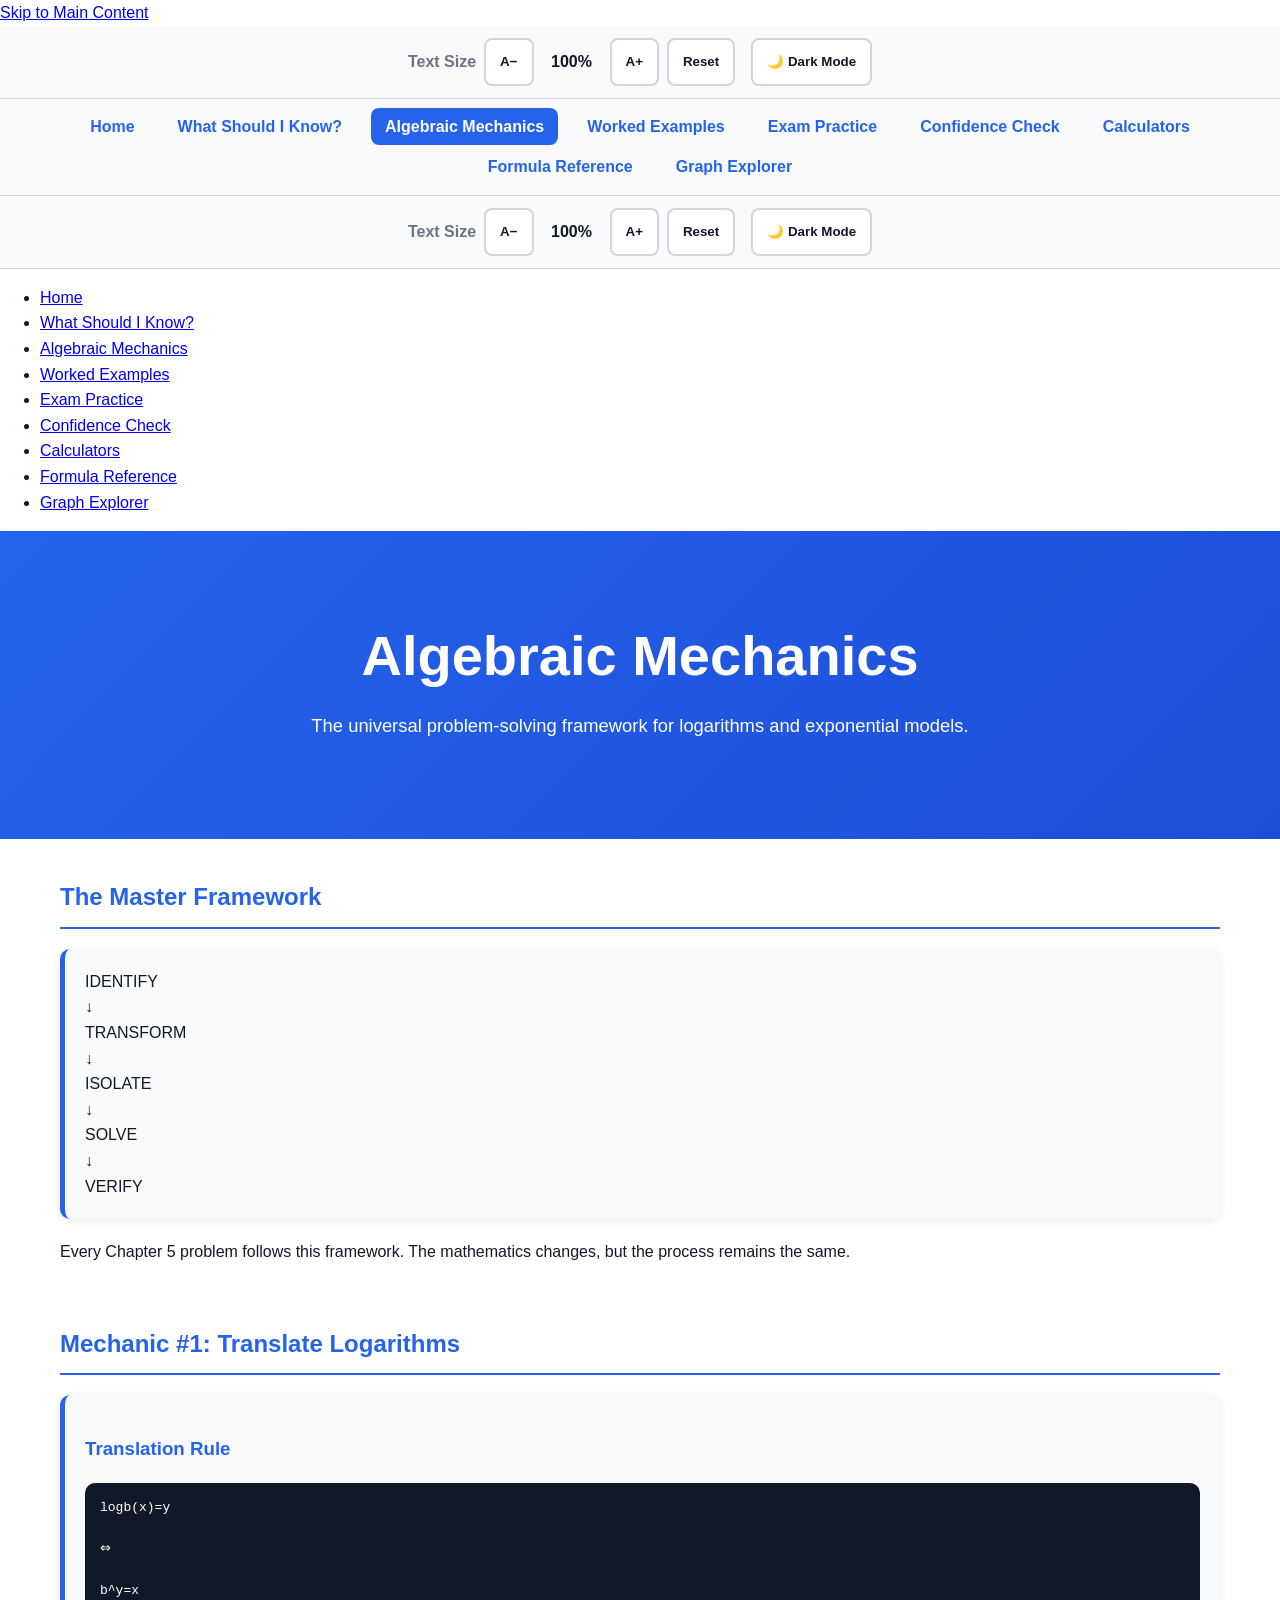
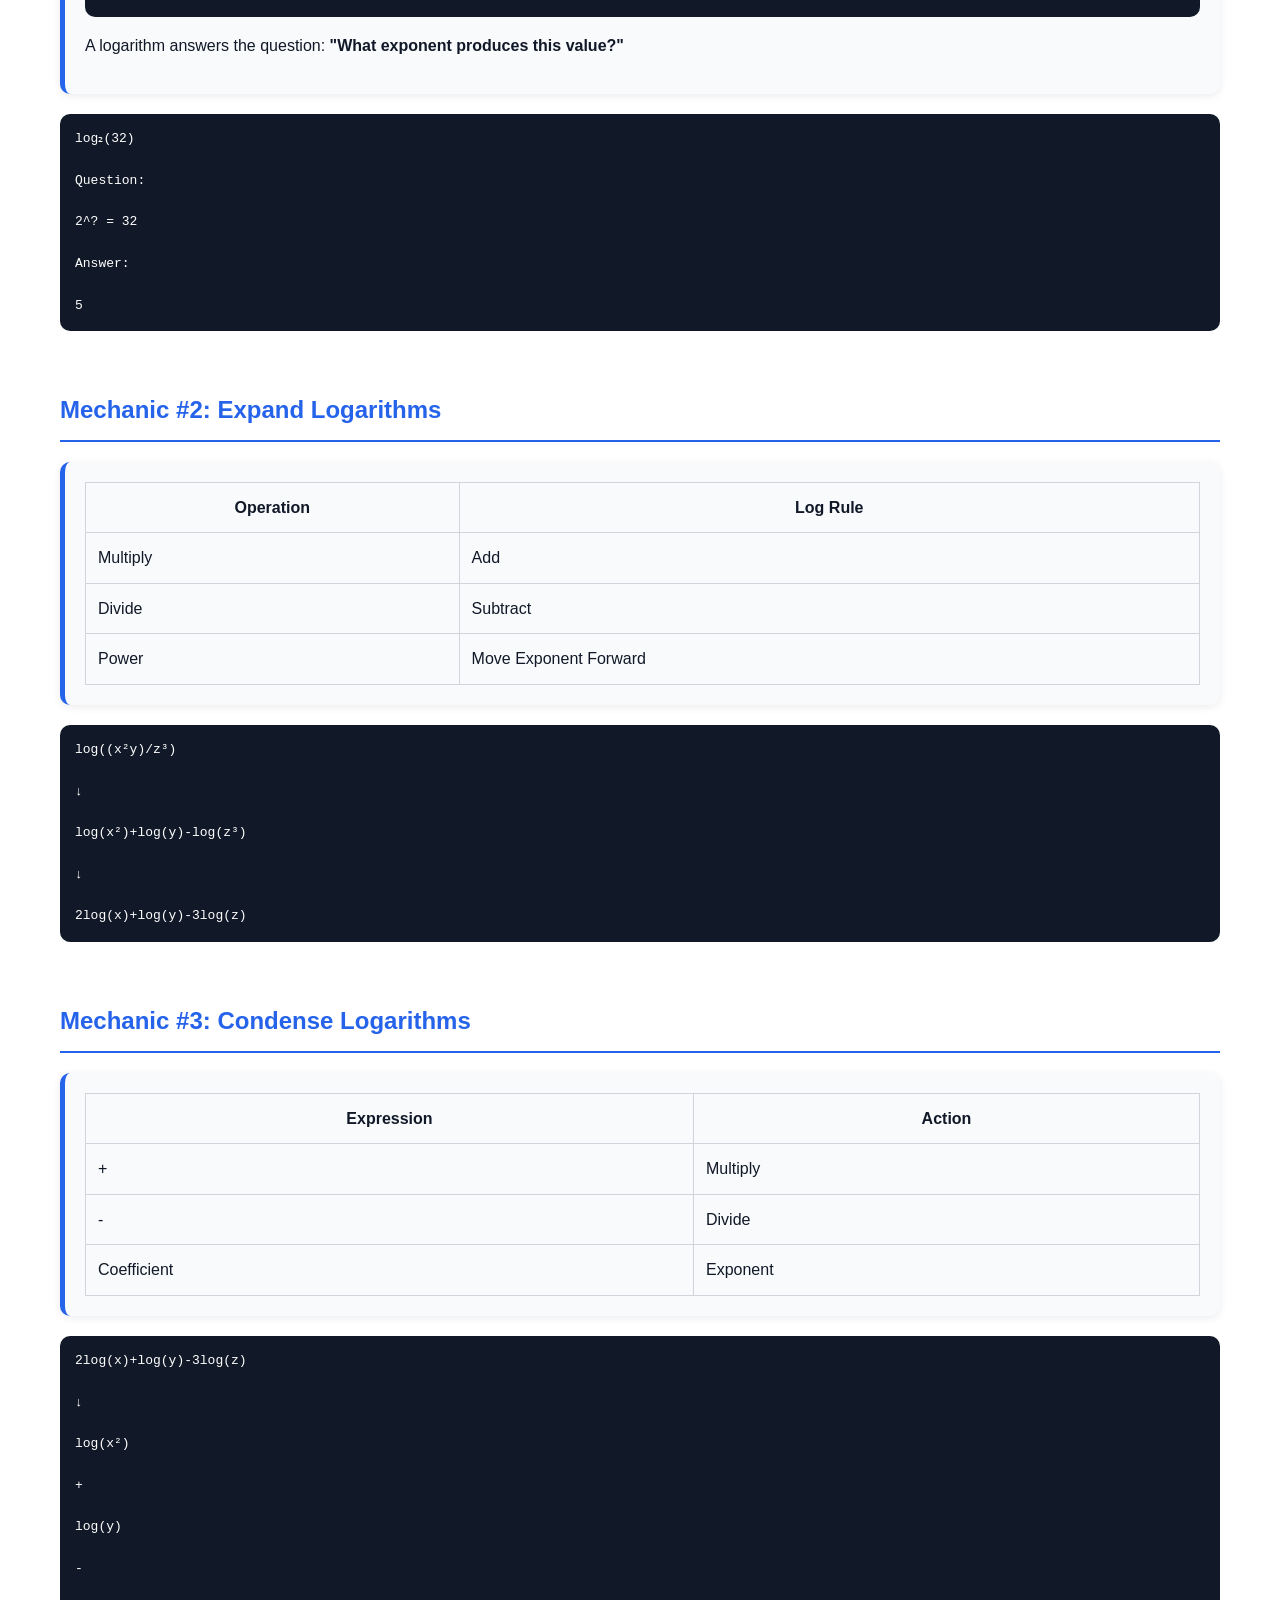
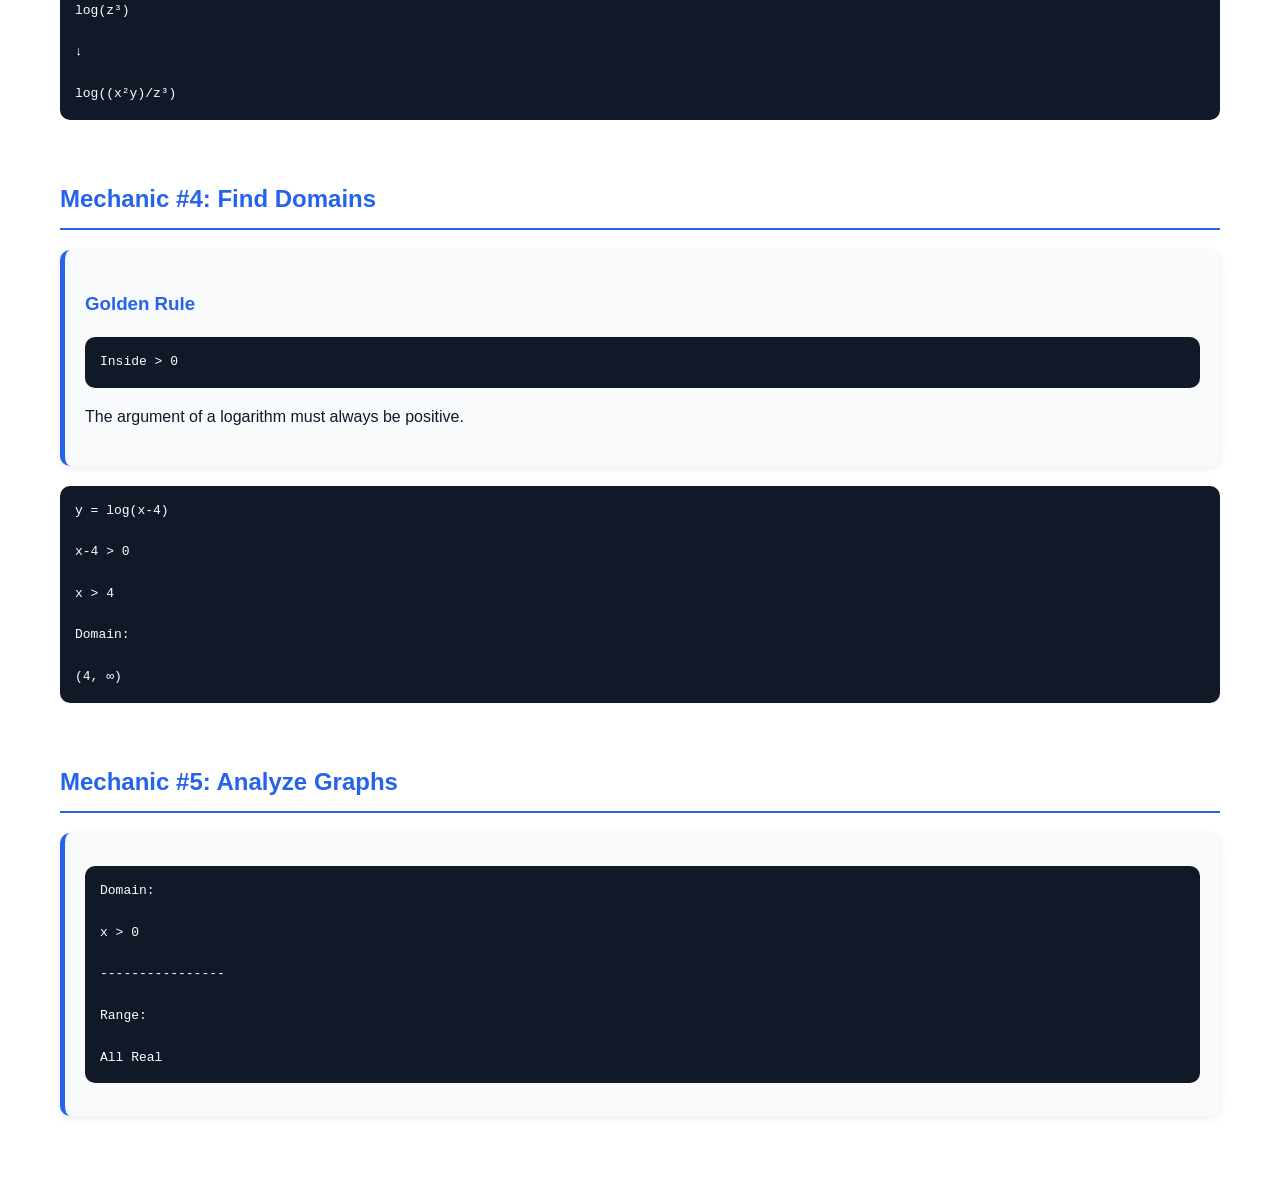
==== algebraic-mechanics.html @ 50ebfb73 "Remove navigation from algebraic-mechanics.html Removed navigation section from the HTML file." ====
<!DOCTYPE html>
<html lang="en">

<head>
<meta charset="UTF-8">

<meta name="viewport"
content="width=device-width, initial-scale=1.0">

<meta name="description"
content="Algebraic problem-solving framework for logarithms, exponential equations, growth models, half-life, and doubling time.">

<title>
Algebraic Mechanics |
Logarithms & Exponential Models Mastery Center
</title>

<link rel="stylesheet" href="styles.css">

</head>
<body>

<a href="#main-content" class="skip-link">
    Skip to Main Content
</a>

<!-- Accessibility Toolbar -->

<div class="a11y-bar"
     role="toolbar"
     aria-label="Display and accessibility settings">

    <div class="a11y-group"
         role="group"
         aria-label="Text size controls">

        <span class="a11y-label"
              id="font-label">
            Text Size
        </span>

        <button type="button"
                class="a11y-btn"
                id="font-decrease"
                aria-label="Decrease text size">
            A−
        </button>

        <span id="font-level-display"
              aria-live="polite"
              aria-describedby="font-label">
            100%
        </span>

        <button type="button"
                class="a11y-btn"
                id="font-increase"
                aria-label="Increase text size">
            A+
        </button>

        <button type="button"
                class="a11y-btn"
                id="font-reset"
                aria-label="Reset text size">
            Reset
        </button>

    </div>

    <div class="a11y-group">

        <button type="button"
                class="a11y-btn"
                id="theme-toggle"
                aria-pressed="false"
                aria-label="Toggle dark mode">

            🌙 Dark Mode

        </button>

    </div>

</div>

<!-- Navigation -->

<nav class="site-nav"
     aria-label="Primary Navigation">

    <ul>

        <li>
            <a href="index.html">
                Home
            </a>
        </li>

        <li>
            <a href="what-should-i-know.html">
                What Should I Know?
            </a>
        </li>

        <li>
            <a href="algebraic-mechanics.html"
               aria-current="page">
                Algebraic Mechanics
            </a>
        </li>

        <li>
            <a href="worked-examples.html">
                Worked Examples
            </a>
        </li>

        <li>
            <a href="exam-practice.html">
                Exam Practice
            </a>
        </li>

        <li>
            <a href="confidence-check.html">
                Confidence Check
            </a>
        </li>

        <li>
            <a href="calculators.html">
                Calculators
            </a>
        </li>

        <li>
            <a href="formula-reference.html">
                Formula Reference
            </a>
        </li>

        <li>
            <a href="graph-explorer.html">
                Graph Explorer
            </a>
        </li>

    </ul>

</nav>

<!-- Hero Banner -->

<!-- Accessibility Toolbar -->

<div class="a11y-bar"
     role="toolbar"
     aria-label="Display and accessibility settings">

    <div class="a11y-group">

        <span class="a11y-label">
            Text Size
        </span>

        <button type="button"
                class="a11y-btn"
                id="font-decrease">
            A−
        </button>

        <span id="font-level-display">
            100%
        </span>

        <button type="button"
                class="a11y-btn"
                id="font-increase">
            A+
        </button>

        <button type="button"
                class="a11y-btn"
                id="font-reset">
            Reset
        </button>

    </div>

    <div class="a11y-group">

        <button type="button"
                class="a11y-btn"
                id="theme-toggle"
                aria-pressed="false">

            🌙 Dark Mode

        </button>

    </div>

</div>

<ul>

<li>
<a href="index.html">
Home
</a>
</li>

<li>
<a href="what-should-i-know.html">
What Should I Know?
</a>
</li>

<li>
<a href="algebraic-mechanics.html"
   aria-current="page">
Algebraic Mechanics
</a>
</li>

<li>
<a href="worked-examples.html">
Worked Examples
</a>
</li>

<li>
<a href="exam-practice.html">
Exam Practice
</a>
</li>

<li>
<a href="confidence-check.html">
Confidence Check
</a>
</li>

<li>
<a href="calculators.html">
Calculators
</a>
</li>

<li>
<a href="formula-reference.html">
Formula Reference
</a>
</li>

<li>
<a href="graph-explorer.html">
Graph Explorer
</a>
</li>

</ul>

</nav>

<!-- Hero Banner -->

<header class="hero">

<h1>
Algebraic Mechanics
</h1>

<p>
The universal problem-solving framework for logarithms and exponential models.
</p>

</header>

<main class="container"
      id="main-content">

<section>

<h2>The Master Framework</h2>

<div class="card">

<div class="flow">

IDENTIFY<br>

↓<br>

TRANSFORM<br>

↓<br>

ISOLATE<br>

↓<br>

SOLVE<br>

↓<br>

VERIFY

</div>

</div>

<p>

Every Chapter 5 problem follows this framework. The mathematics changes, but the process remains the same.

</p>

</section>

<section>

<h2>Mechanic #1: Translate Logarithms</h2>

<div class="card">

<h3>Translation Rule</h3>

<pre>
logb(x)=y

⇔

b^y=x
</pre>

<p>

A logarithm answers the question:

<strong>"What exponent produces this value?"</strong>

</p>

</div>

<pre>
log₂(32)

Question:

2^? = 32

Answer:

5
</pre>

</section>

<section>

<h2>Mechanic #2: Expand Logarithms</h2>

<div class="card">

<table>

<thead>

<tr>
<th>Operation</th>
<th>Log Rule</th>
</tr>

</thead>

<tbody>

<tr>
<td>Multiply</td>
<td>Add</td>
</tr>

<tr>
<td>Divide</td>
<td>Subtract</td>
</tr>

<tr>
<td>Power</td>
<td>Move Exponent Forward</td>
</tr>

</tbody>

</table>

</div>

<pre>
log((x²y)/z³)

↓

log(x²)+log(y)-log(z³)

↓

2log(x)+log(y)-3log(z)
</pre>

</section>

<section>

<h2>Mechanic #3: Condense Logarithms</h2>

<div class="card">

<table>

<thead>

<tr>
<th>Expression</th>
<th>Action</th>
</tr>

</thead>

<tbody>

<tr>
<td>+</td>
<td>Multiply</td>
</tr>

<tr>
<td>-</td>
<td>Divide</td>
</tr>

<tr>
<td>Coefficient</td>
<td>Exponent</td>
</tr>

</tbody>

</table>

</div>

<pre>
2log(x)+log(y)-3log(z)

↓

log(x²)

+

log(y)

-

log(z³)

↓

log((x²y)/z³)
</pre>

</section>

<section>

<h2>Mechanic #4: Find Domains</h2>

<div class="card">

<h3>Golden Rule</h3>

<pre>
Inside > 0
</pre>

<p>

The argument of a logarithm must always be positive.

</p>

</div>

<pre>
y = log(x-4)

x-4 > 0

x > 4

Domain:

(4, ∞)
</pre>

</section>

<section>

<h2>Mechanic #5: Analyze Graphs</h2>

<div class="card">

<pre>
Domain:

x > 0

----------------

Range:

All Real
---- styles.css ----
/* ==================================================
   CHAPTER 5 MASTERY CENTER
   Global Styles
================================================== */

:root {

  /* Light Theme */

  --bg: #ffffff;
  --bg-secondary: #f8fafc;

  --text: #111827;
  --text-muted: #6b7280;

  --primary: #2563eb;
  --primary-hover: #1d4ed8;

  --success: #059669;
  --warning: #d97706;
  --danger: #dc2626;

  --border: #d1d5db;

  --card-shadow:
    0 2px 8px rgba(0,0,0,.08);

  --focus:
    3px solid #f59e0b;
}

/* ==================================================
   DARK MODE
================================================== */

@media (prefers-color-scheme: dark) {

:root {

  --bg: #0f172a;
  --bg-secondary: #1e293b;

  --text: #f8fafc;
  --text-muted: #cbd5e1;

  --primary: #60a5fa;
  --primary-hover: #93c5fd;

  --border: #334155;

  --card-shadow:
    0 2px 10px rgba(0,0,0,.50);
}

}

/* ==================================================
   RESET
================================================== */

*,
*::before,
*::after{
  box-sizing:border-box;
}

html{
  scroll-behavior:smooth;
}

body{
  margin:0;
  padding:0;
  font-family:
    "Segoe UI",
    Arial,
    sans-serif;

  background:var(--bg);
  color:var(--text);
  line-height:1.6;
}

/* ==================================================
   ACCESSIBILITY TOOLBAR
================================================== */

.a11y-bar{
  display:flex;
  align-items:center;
  justify-content:center;
  gap:16px;

  background:var(--bg-secondary);
  border-bottom:1px solid var(--border);

  padding:12px 16px;

  position:sticky;
  top:0;
  z-index:1000;
}

.a11y-group{
  display:flex;
  align-items:center;
  gap:8px;
}

.a11y-label{
  font-weight:600;
  color:var(--text-muted);
}

.a11y-btn{
  min-width:48px;
  min-height:48px;

  padding:10px 14px;

  border:2px solid var(--border);

  border-radius:8px;

  background:var(--bg);

  color:var(--text);

  font-weight:700;

  cursor:pointer;

  transition:.2s;
}

.a11y-btn:hover{
  border-color:var(--primary);
}

.a11y-btn[aria-pressed="true"]{
  background:var(--primary);
  color:#fff;
}

#font-level-display{
  min-width:60px;
  text-align:center;
  font-weight:600;
}

/* ==================================================
   FOCUS STATES
================================================== */

a:focus,
button:focus,
input:focus,
textarea:focus,
summary:focus,
select:focus{
  outline:var(--focus);
  outline-offset:2px;
}

/* ==================================================
   ACCESSIBILITY TOOLBAR
================================================== */

.a11y-bar{
  display:flex;
  align-items:center;
  justify-content:center;
  gap:16px;

  background:var(--bg-secondary);

  border-bottom:1px solid var(--border);

  padding:12px 16px;
}

.a11y-group{
  display:flex;
  align-items:center;
  gap:8px;

  flex-wrap:nowrap;
}

.a11y-label{
  font-weight:600;
  color:var(--text-muted);
}

.a11y-btn{

  min-width:48px;

  min-height:48px;

  padding:10px 14px;

  border:2px solid var(--border);

  border-radius:8px;

  background:var(--bg);

  color:var(--text);

  font-weight:700;

  cursor:pointer;
}

.a11y-btn:hover{
  border-color:var(--primary);
}

.a11y-btn[aria-pressed="true"]{
  background:var(--primary);
  color:white;
}

#font-level-display{
  min-width:60px;
  text-align:center;
  font-weight:600;
}
/* ==================================================
   LAYOUT
================================================== */

.container{
  max-width:1200px;
  margin:auto;
  padding:20px;
}

section{
  margin-bottom:60px;
}

/* ==================================================
   HEADER
================================================== */

header{
  background:
    linear-gradient(
      135deg,
      var(--primary),
      var(--primary-hover)
    );

  color:white;
  text-align:center;

  padding:60px 20px;
}

header h1{
  margin:0;
  font-size:clamp(
    2rem,
    5vw,
    3.5rem
  );
}

header p{
  margin-top:10px;
  font-size:1.15rem;
}

/* ==================================================
   NAVIGATION
================================================== */

.site-nav{
  background:var(--bg-secondary);

  border-bottom:1px solid var(--border);

  position:sticky;
  top:72px;

  z-index:999;
}

.site-nav ul{
  display:flex;
  flex-wrap:wrap;
  gap:15px;

  list-style:none;

  margin:0;
  padding:15px;

  justify-content:center;
}

.site-nav a{
  text-decoration:none;

  color:var(--primary);

  font-weight:600;

  padding:10px 14px;

  border-radius:8px;
}

.site-nav a:hover,
.site-nav a:focus-visible{
  background:var(--primary);
  color:white;
}

.site-nav a[aria-current="page"]{
  background:var(--primary);
  color:white;
}

/* ==================================================
   HERO
================================================== */

.hero{
  background:
  linear-gradient(
    135deg,
    var(--primary),
    var(--primary-hover)
  );

  color:white;

  text-align:center;

  padding:80px 20px;
}

/* ==================================================
   CARDS
================================================== */

.card{

  background:var(--bg-secondary);

  border-left:
    5px solid var(--primary);

  border-radius:10px;

  padding:20px;

  margin:20px 0;

  box-shadow:var(--card-shadow);
}

/* ==================================================
   HEADINGS
================================================== */

h2{
  color:var(--primary);

  border-bottom:
    2px solid var(--primary);

  padding-bottom:10px;
}

h3{
  color:var(--primary);
}

/* ==================================================
   BUTTONS
================================================== */

.btn,
button{

  display:inline-block;

  cursor:pointer;

  border:none;

  background:var(--primary);

  color:white;

  padding:12px 18px;

  border-radius:8px;

  text-decoration:none;

  transition:0.2s;
}

.btn:hover,
button:hover{
  background:var(--primary-hover);
}

/* ==================================================
   FORMS
================================================== */

label{
  display:block;
  margin-bottom:5px;
  font-weight:600;
}

input,
textarea,
select{

  width:100%;

  padding:12px;

  margin-bottom:15px;

  border:
    1px solid var(--border);

  border-radius:8px;

  background:var(--bg);

  color:var(--text);
}

input::placeholder,
textarea::placeholder{
  color:var(--text-muted);
}

/* ==================================================
   TABLES
================================================== */

.table-wrapper{
  overflow-x:auto;
}

table{
  width:100%;
  border-collapse:collapse;
}

th,
td{

  border:
    1px solid var(--border);

  padding:12px;
}

th{
  background:var(--bg-secondary);
}

/* ==================================================
   CODE BLOCKS
================================================== */

pre{
  overflow:auto;

  padding:15px;

  border-radius:10px;

  background:#111827;

  color:white;
}

code{
  font-family:
    Consolas,
    monospace;
}

/* ==================================================
   DETAILS
================================================== */

details{

  border:
    1px solid var(--border);

  border-radius:10px;

  padding:15px;

  margin-top:10px;

  background:var(--bg);
}

summary{
  cursor:pointer;
  font-weight:600;
}

/* ==================================================
   STATUS COLORS
================================================== */

.success{
  color:var(--success);
}

.warning{
  color:var(--warning);
}

.danger{
  color:var(--danger);
}

/* ==================================================
   IMAGES
================================================== */

img{
  max-width:100%;
  height:auto;
  border-radius:8px;
}

/* ==================================================
   FOOTER
================================================== */

footer{
  text-align:center;
  padding:40px 20px;
  color:var(--text-muted);
}

/* ==================================================
   MOBILE
================================================== */

@media (max-width:768px){

  nav ul{
    flex-direction:column;
    align-items:center;
  }

  .container{
    padding:15px;
  }

  pre{
    font-size:.9rem;
  }
}

/* ==================================================
   PRINT MODE
================================================== */

@media print{

  nav,
  .btn,
  button,
  iframe{
    display:none;
  }

  body{
    background:white;
    color:black;
  }

  .card{
    box-shadow:none;
    border:1px solid #000;
  }

  a{
    text-decoration:none;
    color:black;
  }
}
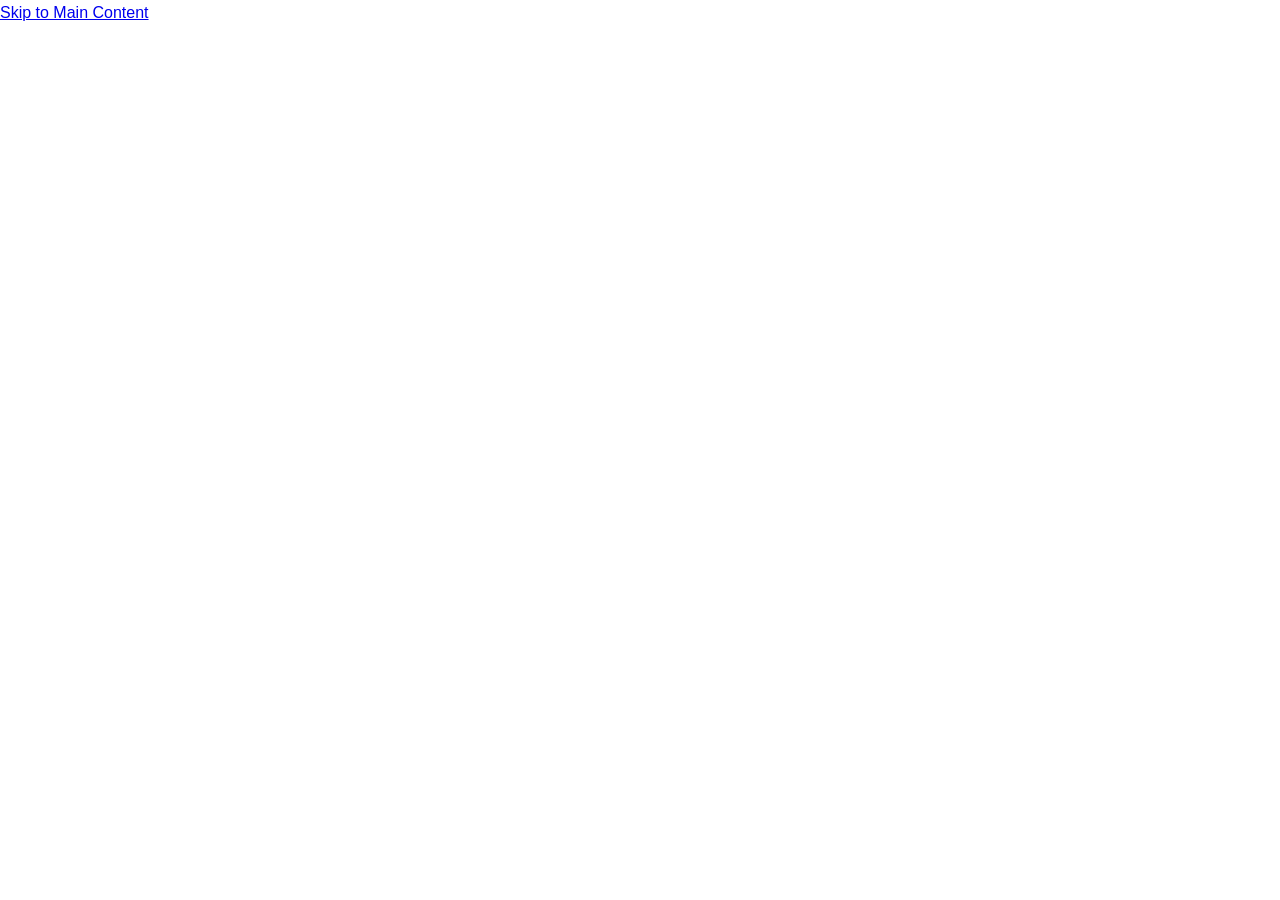
==== commit d64919e9: "Refactor HTML structure by removing duplicates Removed duplicate meta tags and accessibility toolbar" ====
--- a/algebraic-mechanics.html
+++ b/algebraic-mechanics.html
@@ -2,526 +2,16 @@
 <html lang="en">
 
 <head>
-<meta charset="UTF-8">
+  <meta charset="UTF-8">
+  <meta name="viewport" content="width=device-width, initial-scale=1.0">
+  <meta name="description"
+        content="Algebraic problem-solving framework for logarithms, exponential equations, growth models, half-life, and doubling time.">
 
-<meta name="viewport"
-content="width=device-width, initial-scale=1.0">
+  <title>Algebraic Mechanics | Logarithms &amp; Exponential Models Mastery Center</title>
 
-<meta name="description"
-content="Algebraic problem-solving framework for logarithms, exponential equations, growth models, half-life, and doubling time.">
+  <link rel="stylesheet" href="styles.css">
+</head>
 
-<title>
-Algebraic Mechanics |
-Logarithms & Exponential Models Mastery Center
-</title>
-
-<link rel="stylesheet" href="styles.css">
-
-</head>
 <body>
 
-<a href="#main-content" class="skip-link">
-    Skip to Main Content
-</a>
-
-<!-- Accessibility Toolbar -->
-
-<div class="a11y-bar"
-     role="toolbar"
-     aria-label="Display and accessibility settings">
-
-    <div class="a11y-group"
-         role="group"
-         aria-label="Text size controls">
-
-        <span class="a11y-label"
-              id="font-label">
-            Text Size
-        </span>
-
-        <button type="button"
-                class="a11y-btn"
-                id="font-decrease"
-                aria-label="Decrease text size">
-            A−
-        </button>
-
-        <span id="font-level-display"
-              aria-live="polite"
-              aria-describedby="font-label">
-            100%
-        </span>
-
-        <button type="button"
-                class="a11y-btn"
-                id="font-increase"
-                aria-label="Increase text size">
-            A+
-        </button>
-
-        <button type="button"
-                class="a11y-btn"
-                id="font-reset"
-                aria-label="Reset text size">
-            Reset
-        </button>
-
-    </div>
-
-    <div class="a11y-group">
-
-        <button type="button"
-                class="a11y-btn"
-                id="theme-toggle"
-                aria-pressed="false"
-                aria-label="Toggle dark mode">
-
-            🌙 Dark Mode
-
-        </button>
-
-    </div>
-
-</div>
-
-<!-- Navigation -->
-
-<nav class="site-nav"
-     aria-label="Primary Navigation">
-
-    <ul>
-
-        <li>
-            <a href="index.html">
-                Home
-            </a>
-        </li>
-
-        <li>
-            <a href="what-should-i-know.html">
-                What Should I Know?
-            </a>
-        </li>
-
-        <li>
-            <a href="algebraic-mechanics.html"
-               aria-current="page">
-                Algebraic Mechanics
-            </a>
-        </li>
-
-        <li>
-            <a href="worked-examples.html">
-                Worked Examples
-            </a>
-        </li>
-
-        <li>
-            <a href="exam-practice.html">
-                Exam Practice
-            </a>
-        </li>
-
-        <li>
-            <a href="confidence-check.html">
-                Confidence Check
-            </a>
-        </li>
-
-        <li>
-            <a href="calculators.html">
-                Calculators
-            </a>
-        </li>
-
-        <li>
-            <a href="formula-reference.html">
-                Formula Reference
-            </a>
-        </li>
-
-        <li>
-            <a href="graph-explorer.html">
-                Graph Explorer
-            </a>
-        </li>
-
-    </ul>
-
-</nav>
-
-<!-- Hero Banner -->
-
-<!-- Accessibility Toolbar -->
-
-<div class="a11y-bar"
-     role="toolbar"
-     aria-label="Display and accessibility settings">
-
-    <div class="a11y-group">
-
-        <span class="a11y-label">
-            Text Size
-        </span>
-
-        <button type="button"
-                class="a11y-btn"
-                id="font-decrease">
-            A−
-        </button>
-
-        <span id="font-level-display">
-            100%
-        </span>
-
-        <button type="button"
-                class="a11y-btn"
-                id="font-increase">
-            A+
-        </button>
-
-        <button type="button"
-                class="a11y-btn"
-                id="font-reset">
-            Reset
-        </button>
-
-    </div>
-
-    <div class="a11y-group">
-
-        <button type="button"
-                class="a11y-btn"
-                id="theme-toggle"
-                aria-pressed="false">
-
-            🌙 Dark Mode
-
-        </button>
-
-    </div>
-
-</div>
-
-<ul>
-
-<li>
-<a href="index.html">
-Home
-</a>
-</li>
-
-<li>
-<a href="what-should-i-know.html">
-What Should I Know?
-</a>
-</li>
-
-<li>
-<a href="algebraic-mechanics.html"
-   aria-current="page">
-Algebraic Mechanics
-</a>
-</li>
-
-<li>
-<a href="worked-examples.html">
-Worked Examples
-</a>
-</li>
-
-<li>
-<a href="exam-practice.html">
-Exam Practice
-</a>
-</li>
-
-<li>
-<a href="confidence-check.html">
-Confidence Check
-</a>
-</li>
-
-<li>
-<a href="calculators.html">
-Calculators
-</a>
-</li>
-
-<li>
-<a href="formula-reference.html">
-Formula Reference
-</a>
-</li>
-
-<li>
-<a href="graph-explorer.html">
-Graph Explorer
-</a>
-</li>
-
-</ul>
-
-</nav>
-
-<!-- Hero Banner -->
-
-<header class="hero">
-
-<h1>
-Algebraic Mechanics
-</h1>
-
-<p>
-The universal problem-solving framework for logarithms and exponential models.
-</p>
-
-</header>
-
-<main class="container"
-      id="main-content">
-
-<section>
-
-<h2>The Master Framework</h2>
-
-<div class="card">
-
-<div class="flow">
-
-IDENTIFY<br>
-
-↓<br>
-
-TRANSFORM<br>
-
-↓<br>
-
-ISOLATE<br>
-
-↓<br>
-
-SOLVE<br>
-
-↓<br>
-
-VERIFY
-
-</div>
-
-</div>
-
-<p>
-
-Every Chapter 5 problem follows this framework. The mathematics changes, but the process remains the same.
-
-</p>
-
-</section>
-
-<section>
-
-<h2>Mechanic #1: Translate Logarithms</h2>
-
-<div class="card">
-
-<h3>Translation Rule</h3>
-
-<pre>
-logb(x)=y
-
-⇔
-
-b^y=x
-</pre>
-
-<p>
-
-A logarithm answers the question:
-
-<strong>"What exponent produces this value?"</strong>
-
-</p>
-
-</div>
-
-<pre>
-log₂(32)
-
-Question:
-
-2^? = 32
-
-Answer:
-
-5
-</pre>
-
-</section>
-
-<section>
-
-<h2>Mechanic #2: Expand Logarithms</h2>
-
-<div class="card">
-
-<table>
-
-<thead>
-
-<tr>
-<th>Operation</th>
-<th>Log Rule</th>
-</tr>
-
-</thead>
-
-<tbody>
-
-<tr>
-<td>Multiply</td>
-<td>Add</td>
-</tr>
-
-<tr>
-<td>Divide</td>
-<td>Subtract</td>
-</tr>
-
-<tr>
-<td>Power</td>
-<td>Move Exponent Forward</td>
-</tr>
-
-</tbody>
-
-</table>
-
-</div>
-
-<pre>
-log((x²y)/z³)
-
-↓
-
-log(x²)+log(y)-log(z³)
-
-↓
-
-2log(x)+log(y)-3log(z)
-</pre>
-
-</section>
-
-<section>
-
-<h2>Mechanic #3: Condense Logarithms</h2>
-
-<div class="card">
-
-<table>
-
-<thead>
-
-<tr>
-<th>Expression</th>
-<th>Action</th>
-</tr>
-
-</thead>
-
-<tbody>
-
-<tr>
-<td>+</td>
-<td>Multiply</td>
-</tr>
-
-<tr>
-<td>-</td>
-<td>Divide</td>
-</tr>
-
-<tr>
-<td>Coefficient</td>
-<td>Exponent</td>
-</tr>
-
-</tbody>
-
-</table>
-
-</div>
-
-<pre>
-2log(x)+log(y)-3log(z)
-
-↓
-
-log(x²)
-
-+
-
-log(y)
-
--
-
-log(z³)
-
-↓
-
-log((x²y)/z³)
-</pre>
-
-</section>
-
-<section>
-
-<h2>Mechanic #4: Find Domains</h2>
-
-<div class="card">
-
-<h3>Golden Rule</h3>
-
-<pre>
-Inside > 0
-</pre>
-
-<p>
-
-The argument of a logarithm must always be positive.
-
-</p>
-
-</div>
-
-<pre>
-y = log(x-4)
-
-x-4 > 0
-
-x > 4
-
-Domain:
-
-(4, ∞)
-</pre>
-
-</section>
-
-<section>
-
-<h2>Mechanic #5: Analyze Graphs</h2>
-
-<div class="card">
-
-<pre>
-Domain:
-
-x > 0
-
-----------------
-
-Range:
-
-All Real 
+  <a href="#main-content" class="skip-link">Skip to Main Content
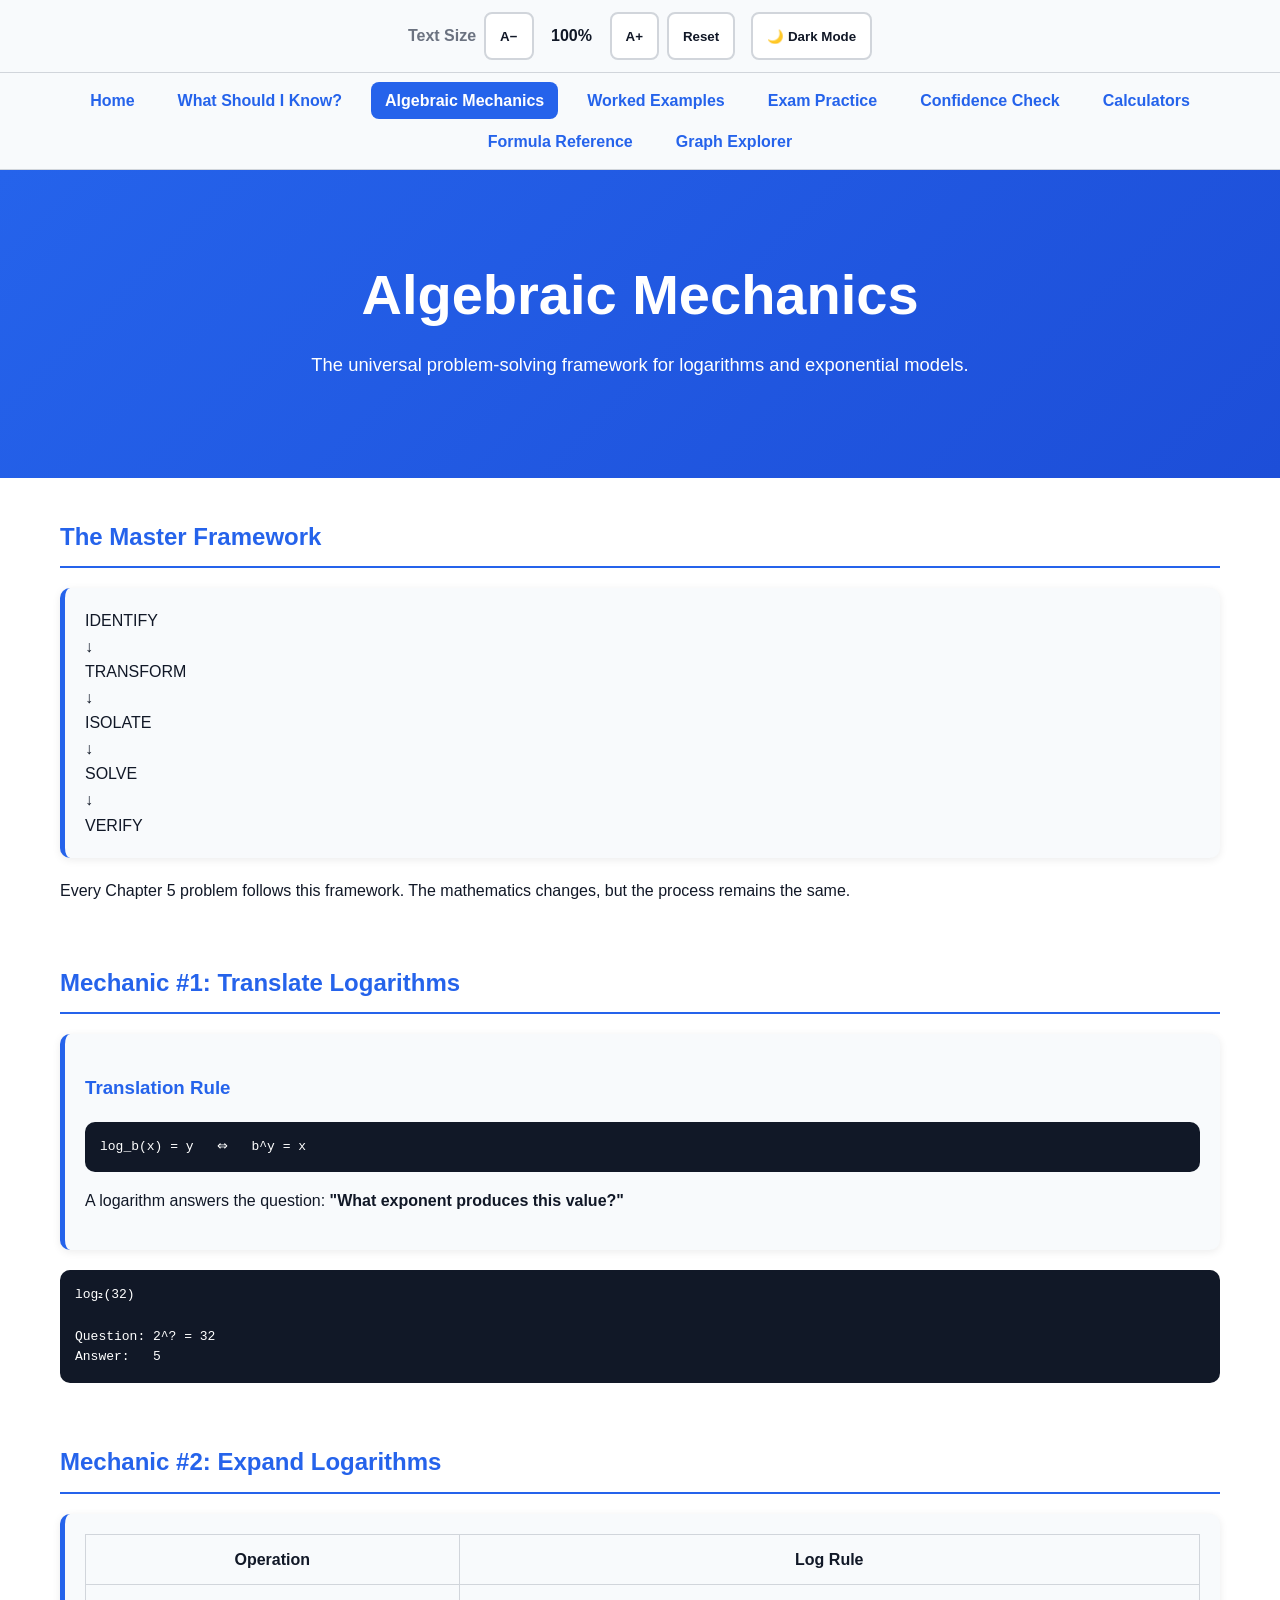
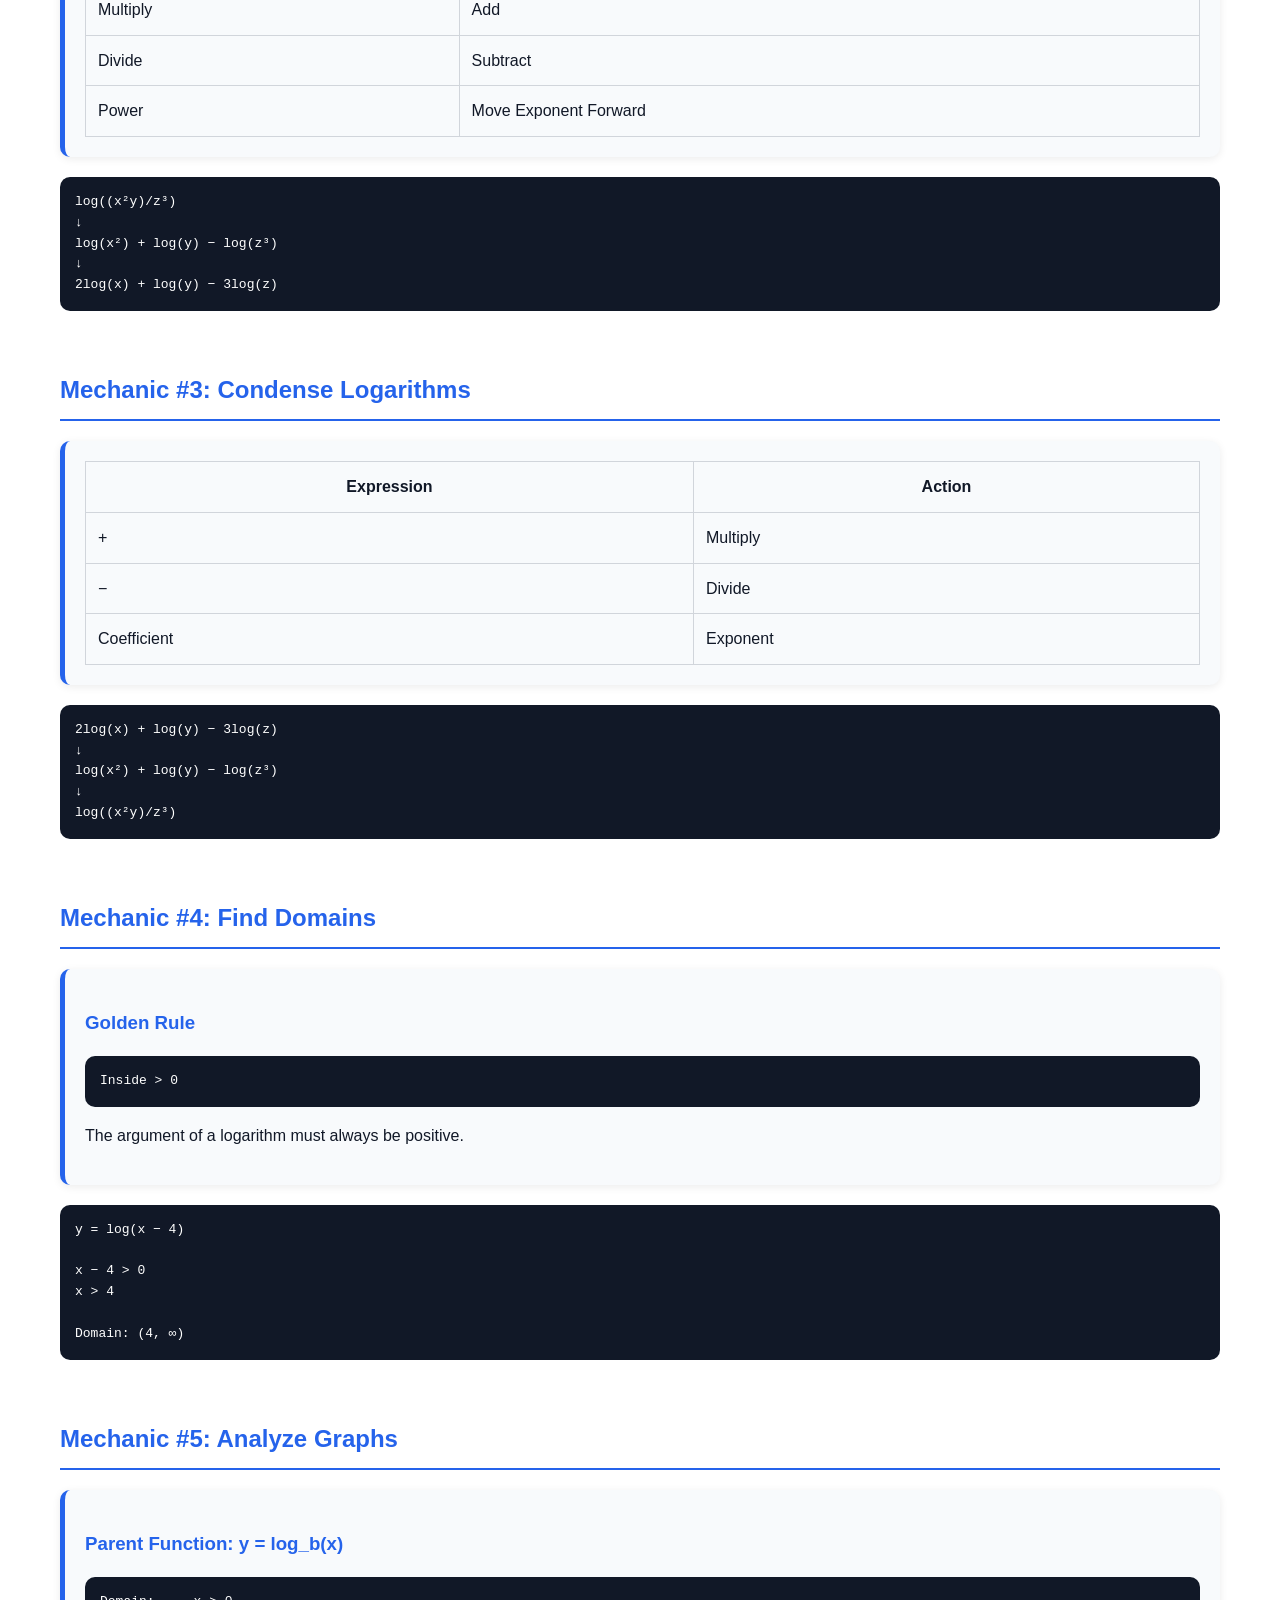
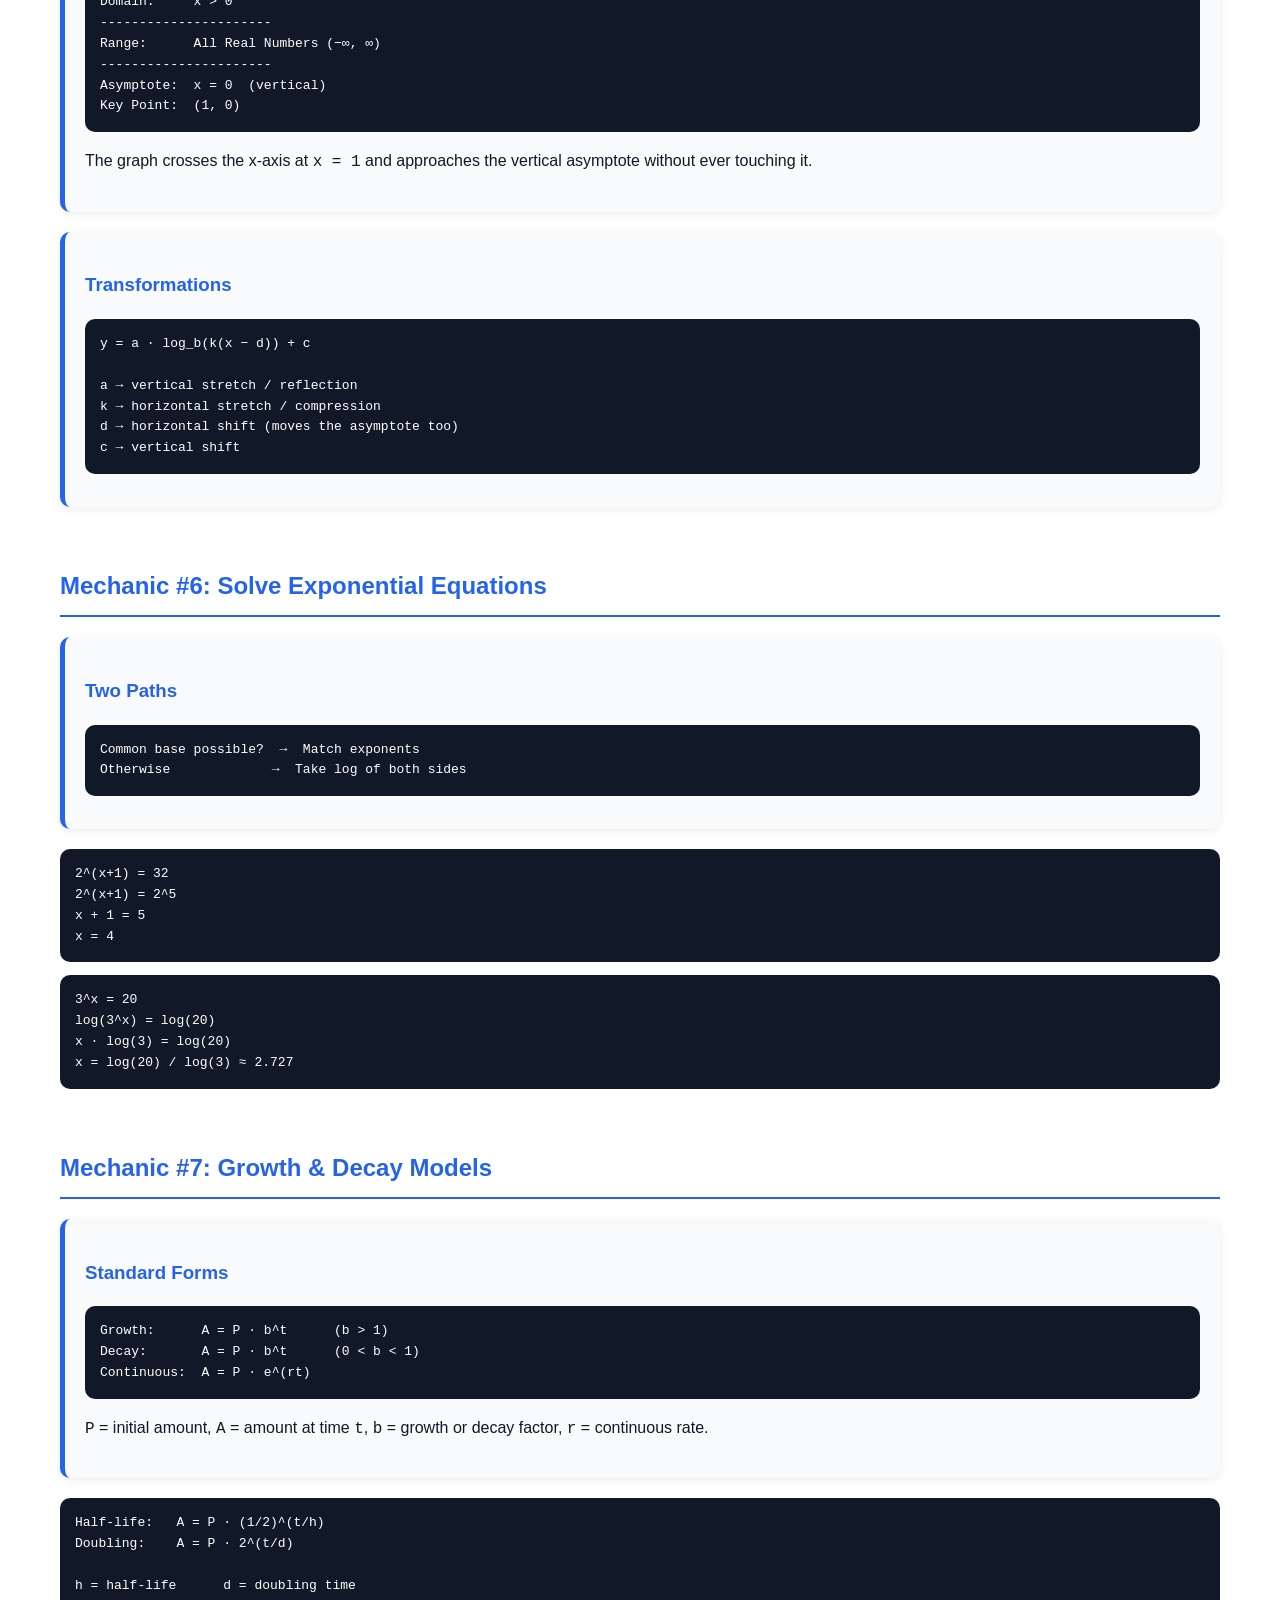
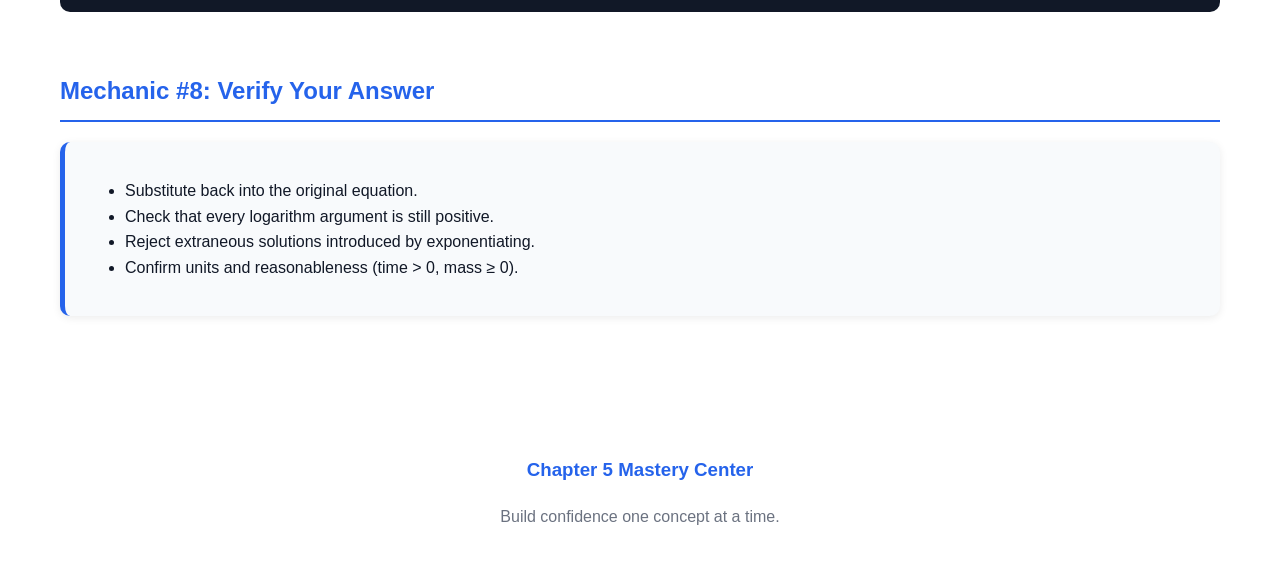
==== commit 8f4360b0: "Implement accessibility features in HTML Added an accessibility toolbar with text size controls and " ====
--- a/algebraic-mechanics.html
+++ b/algebraic-mechanics.html
@@ -14,4 +14,263 @@
 
 <body>
 
-  <a href="#main-content" class="skip-link">Skip to Main Content
+  <!-- ===== Accessibility Toolbar ===== -->
+  <div class="a11y-bar" role="toolbar" aria-label="Display and accessibility settings">
+
+    <div class="a11y-group" role="group" aria-label="Text size controls">
+      <span class="a11y-label" id="font-label">Text Size</span>
+
+      <button type="button" class="a11y-btn" id="font-decrease"
+              aria-label="Decrease text size">A−</button>
+
+      <span id="font-level-display" aria-live="polite"
+            aria-describedby="font-label">100%</span>
+
+      <button type="button" class="a11y-btn" id="font-increase"
+              aria-label="Increase text size">A+</button>
+
+      <button type="button" class="a11y-btn" id="font-reset"
+              aria-label="Reset text size to 100 percent">Reset</button>
+    </div>
+
+    <div class="a11y-group">
+      <button type="button" class="a11y-btn" id="theme-toggle"
+              aria-pressed="false" aria-label="Toggle dark mode">🌙 Dark Mode</button>
+    </div>
+
+  </div>
+
+  <!-- ===== Primary Navigation ===== -->
+  <nav class="site-nav" aria-label="Primary">
+    <ul>
+      <li><a href="index.html">Home</a></li>
+      <li><a href="what-should-i-know.html">What Should I Know?</a></li>
+      <li><a href="algebraic-mechanics.html" aria-current="page">Algebraic Mechanics</a></li>
+      <li><a href="worked-examples.html">Worked Examples</a></li>
+      <li><a href="exam-practice.html">Exam Practice</a></li>
+      <li><a href="confidence-check.html">Confidence Check</a></li>
+      <li><a href="calculators.html">Calculators</a></li>
+      <li><a href="formula-reference.html">Formula Reference</a></li>
+      <li><a href="graph-explorer.html">Graph Explorer</a></li>
+    </ul>
+  </nav>
+
+  <!-- ===== Hero Banner ===== -->
+  <header class="hero">
+    <h1>Algebraic Mechanics</h1>
+    <p>The universal problem-solving framework for logarithms and exponential models.</p>
+  </header>
+
+  <main class="container" id="main-content">
+
+    <!-- Master Framework -->
+    <section class="progress-box" aria-labelledby="framework-heading">
+      <h2 id="framework-heading">The Master Framework</h2>
+
+      <div class="card">
+        <div class="flow">
+          IDENTIFY<br>
+          ↓<br>
+          TRANSFORM<br>
+          ↓<br>
+          ISOLATE<br>
+          ↓<br>
+          SOLVE<br>
+          ↓<br>
+          VERIFY
+        </div>
+      </div>
+
+      <p>
+        Every Chapter 5 problem follows this framework. The mathematics changes,
+        but the process remains the same.
+      </p>
+    </section>
+
+    <!-- Mechanic #1 -->
+    <section>
+      <h2>Mechanic #1: Translate Logarithms</h2>
+
+      <div class="card">
+        <h3>Translation Rule</h3>
+<pre>log_b(x) = y   ⇔   b^y = x</pre>
+        <p>
+          A logarithm answers the question:
+          <strong>"What exponent produces this value?"</strong>
+        </p>
+      </div>
+
+<pre>log₂(32)
+
+Question: 2^? = 32
+Answer:   5</pre>
+    </section>
+
+    <!-- Mechanic #2 -->
+    <section>
+      <h2>Mechanic #2: Expand Logarithms</h2>
+
+      <div class="card">
+        <table>
+          <thead>
+            <tr>
+              <th scope="col">Operation</th>
+              <th scope="col">Log Rule</th>
+            </tr>
+          </thead>
+          <tbody>
+            <tr><td>Multiply</td><td>Add</td></tr>
+            <tr><td>Divide</td><td>Subtract</td></tr>
+            <tr><td>Power</td><td>Move Exponent Forward</td></tr>
+          </tbody>
+        </table>
+      </div>
+
+<pre>log((x²y)/z³)
+↓
+log(x²) + log(y) − log(z³)
+↓
+2log(x) + log(y) − 3log(z)</pre>
+    </section>
+
+    <!-- Mechanic #3 -->
+    <section>
+      <h2>Mechanic #3: Condense Logarithms</h2>
+
+      <div class="card">
+        <table>
+          <thead>
+            <tr>
+              <th scope="col">Expression</th>
+              <th scope="col">Action</th>
+            </tr>
+          </thead>
+          <tbody>
+            <tr><td>+</td><td>Multiply</td></tr>
+            <tr><td>−</td><td>Divide</td></tr>
+            <tr><td>Coefficient</td><td>Exponent</td></tr>
+          </tbody>
+        </table>
+      </div>
+
+<pre>2log(x) + log(y) − 3log(z)
+↓
+log(x²) + log(y) − log(z³)
+↓
+log((x²y)/z³)</pre>
+    </section>
+
+    <!-- Mechanic #4 -->
+    <section>
+      <h2>Mechanic #4: Find Domains</h2>
+
+      <div class="card">
+        <h3>Golden Rule</h3>
+<pre>Inside &gt; 0</pre>
+        <p>The argument of a logarithm must always be positive.</p>
+      </div>
+
+<pre>y = log(x − 4)
+
+x − 4 &gt; 0
+x &gt; 4
+
+Domain: (4, ∞)</pre>
+    </section>
+
+    <!-- Mechanic #5 -->
+    <section>
+      <h2>Mechanic #5: Analyze Graphs</h2>
+
+      <div class="card">
+        <h3>Parent Function: y = log_b(x)</h3>
+<pre>Domain:     x &gt; 0
+----------------------
+Range:      All Real Numbers (−∞, ∞)
+----------------------
+Asymptote:  x = 0  (vertical)
+Key Point:  (1, 0)</pre>
+        <p>
+          The graph crosses the x-axis at <code>x = 1</code> and approaches the
+          vertical asymptote without ever touching it.
+        </p>
+      </div>
+
+      <div class="card">
+        <h3>Transformations</h3>
+<pre>y = a · log_b(k(x − d)) + c
+
+a → vertical stretch / reflection
+k → horizontal stretch / compression
+d → horizontal shift (moves the asymptote too)
+c → vertical shift</pre>
+      </div>
+    </section>
+
+    <!-- Mechanic #6 -->
+    <section>
+      <h2>Mechanic #6: Solve Exponential Equations</h2>
+
+      <div class="card">
+        <h3>Two Paths</h3>
+<pre>Common base possible?  →  Match exponents
+Otherwise             →  Take log of both sides</pre>
+      </div>
+
+<pre>2^(x+1) = 32
+2^(x+1) = 2^5
+x + 1 = 5
+x = 4</pre>
+
+<pre>3^x = 20
+log(3^x) = log(20)
+x · log(3) = log(20)
+x = log(20) / log(3) ≈ 2.727</pre>
+    </section>
+
+    <!-- Mechanic #7 -->
+    <section>
+      <h2>Mechanic #7: Growth &amp; Decay Models</h2>
+
+      <div class="card">
+        <h3>Standard Forms</h3>
+<pre>Growth:      A = P · b^t      (b &gt; 1)
+Decay:       A = P · b^t      (0 &lt; b &lt; 1)
+Continuous:  A = P · e^(rt)</pre>
+        <p>
+          <code>P</code> = initial amount, <code>A</code> = amount at time
+          <code>t</code>, <code>b</code> = growth or decay factor,
+          <code>r</code> = continuous rate.
+        </p>
+      </div>
+
+<pre>Half-life:   A = P · (1/2)^(t/h)
+Doubling:    A = P · 2^(t/d)
+
+h = half-life      d = doubling time</pre>
+    </section>
+
+    <!-- Mechanic #8 -->
+    <section>
+      <h2>Mechanic #8: Verify Your Answer</h2>
+
+      <div class="card">
+        <ul>
+          <li>Substitute back into the original equation.</li>
+          <li>Check that every logarithm argument is still positive.</li>
+          <li>Reject extraneous solutions introduced by exponentiating.</li>
+          <li>Confirm units and reasonableness (time &gt; 0, mass ≥ 0).</li>
+        </ul>
+      </div>
+    </section>
+
+  </main>
+
+  <footer>
+    <h3>Chapter 5 Mastery Center</h3>
+    <p>Build confidence one concept at a time.</p>
+  </footer>
+
+</body>
+
+</html>
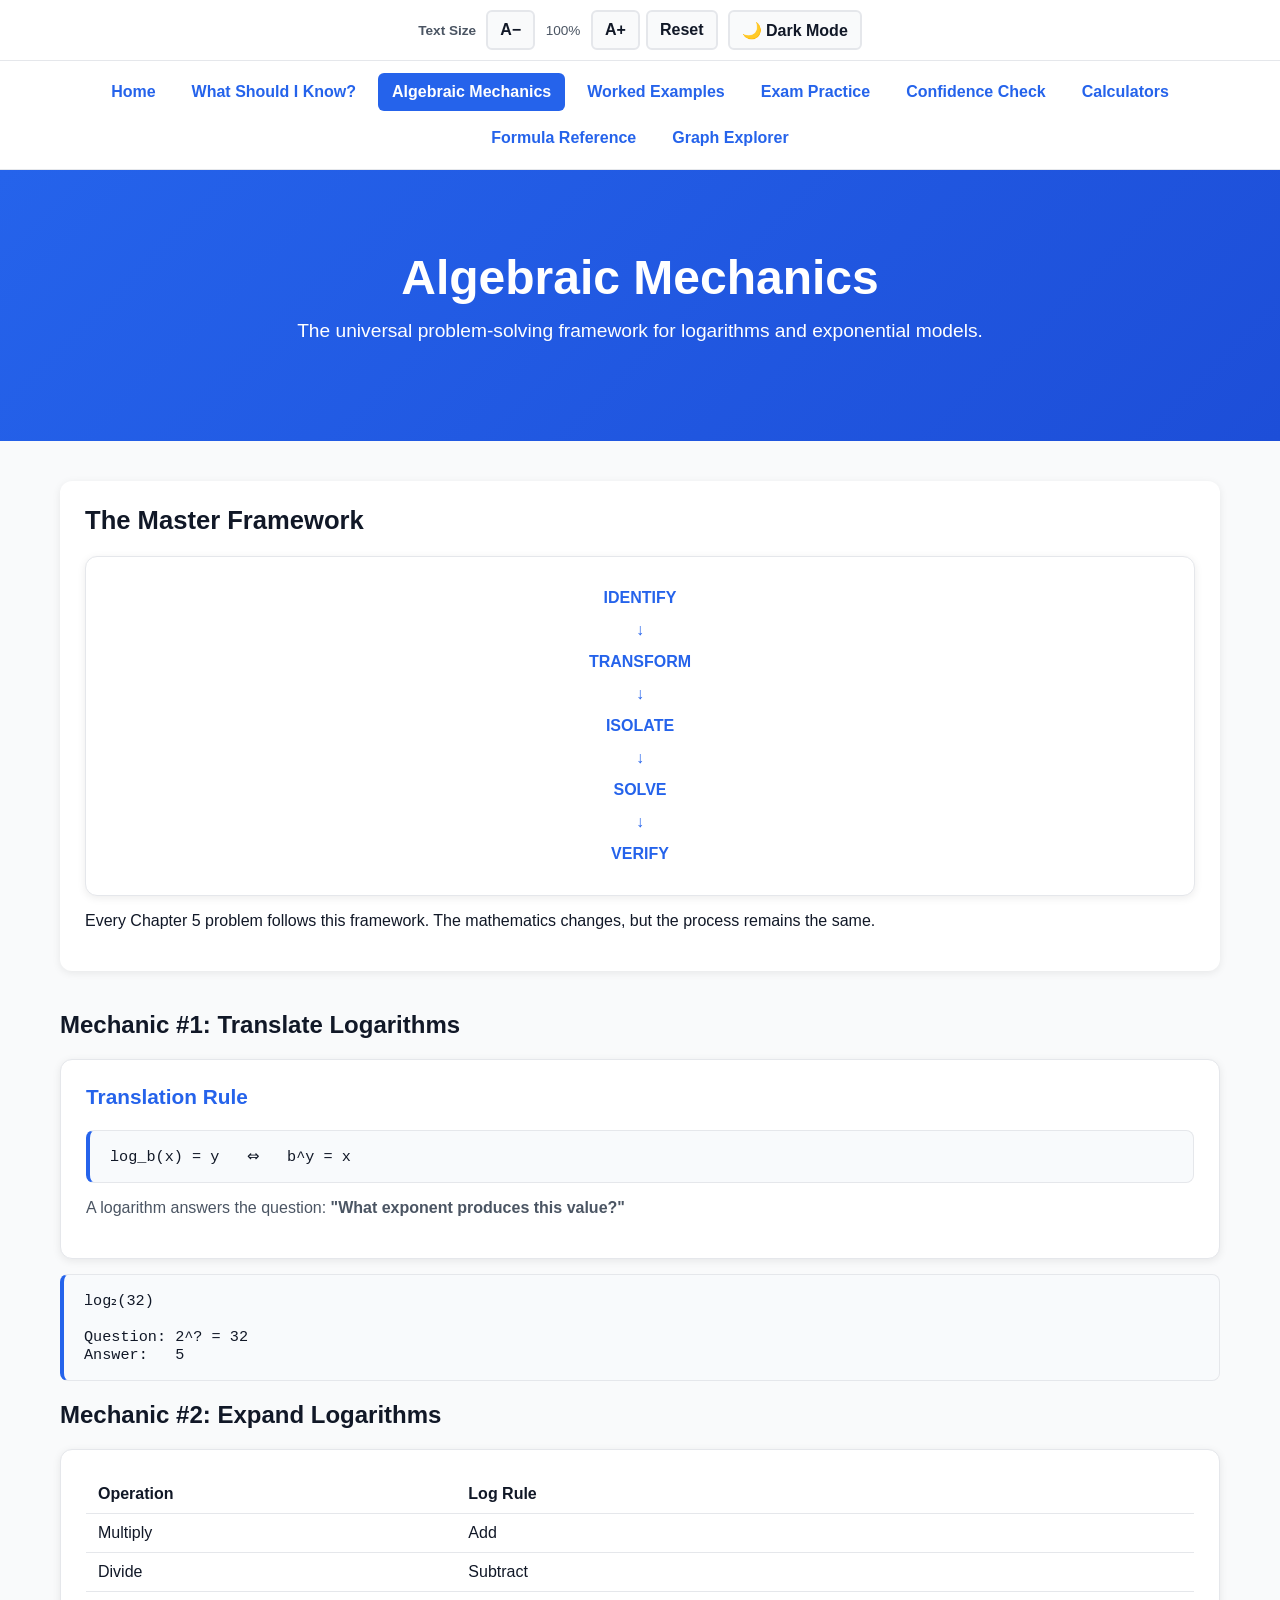
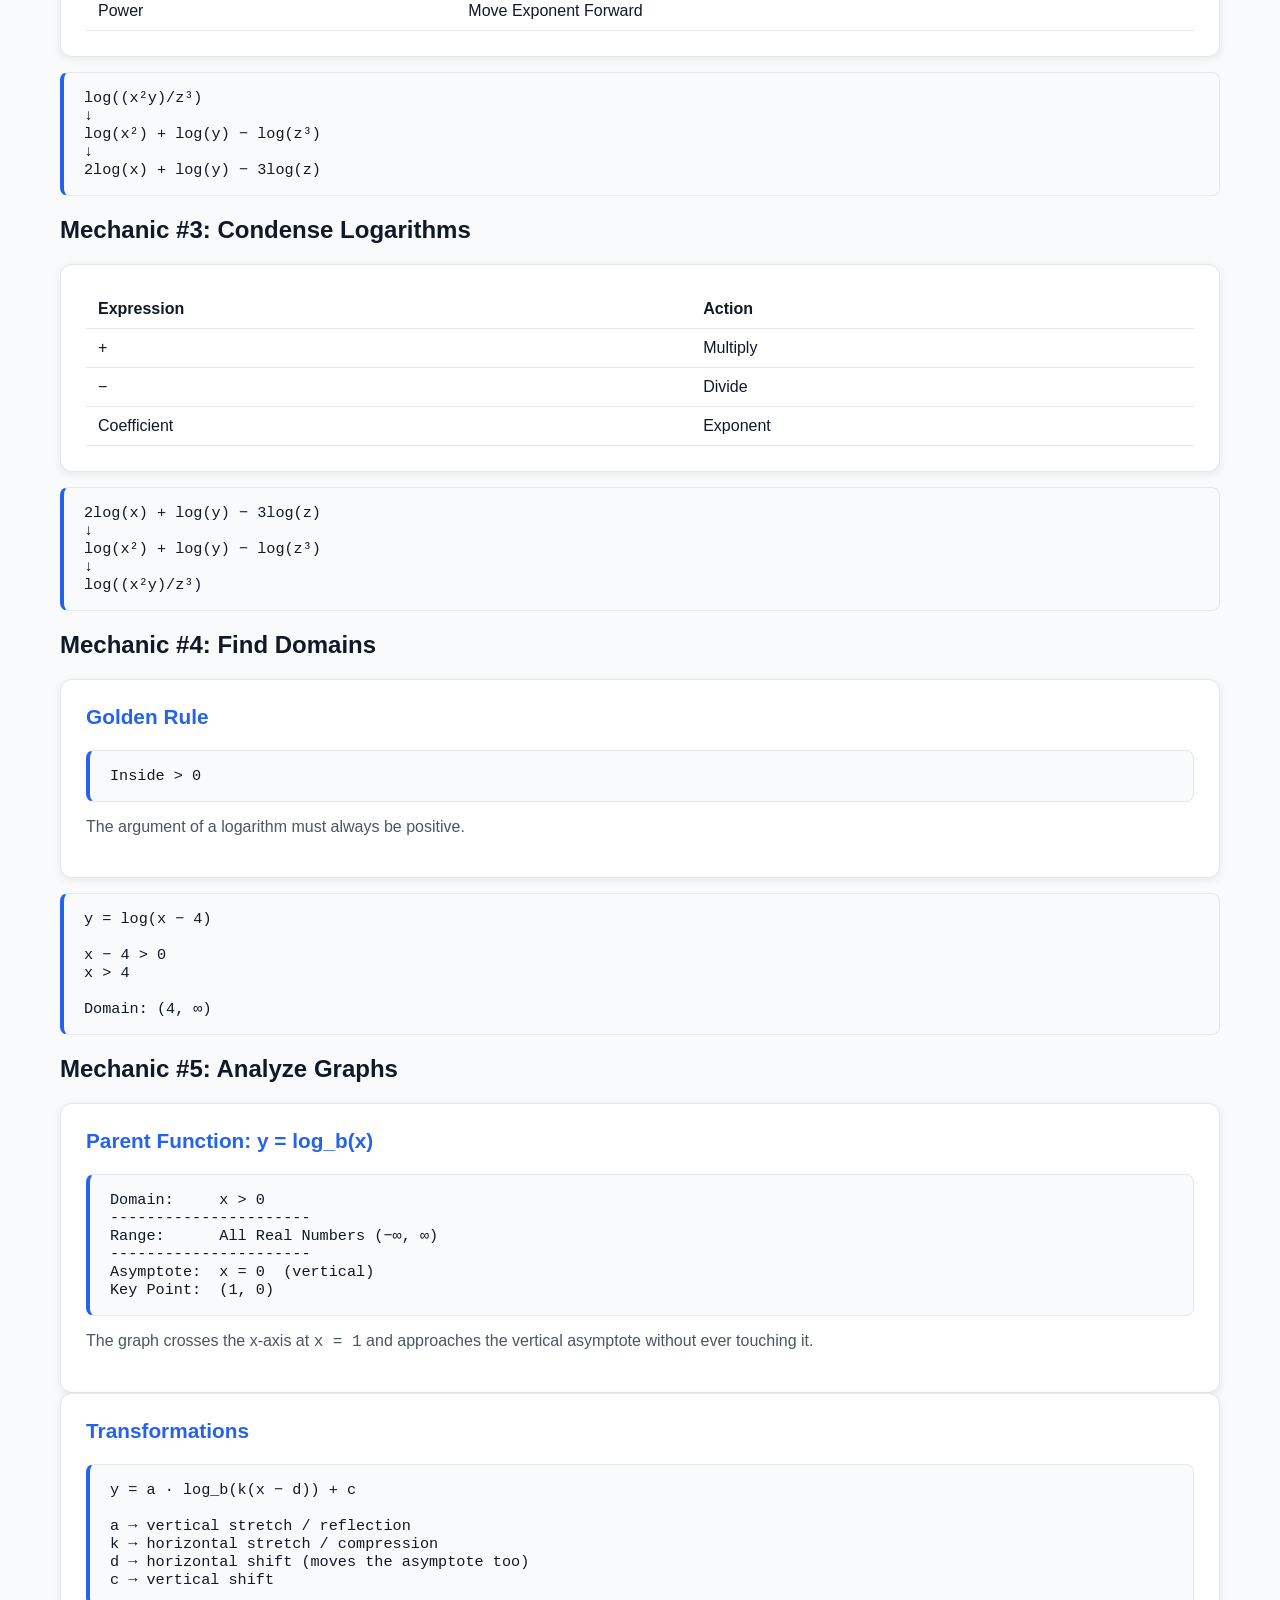
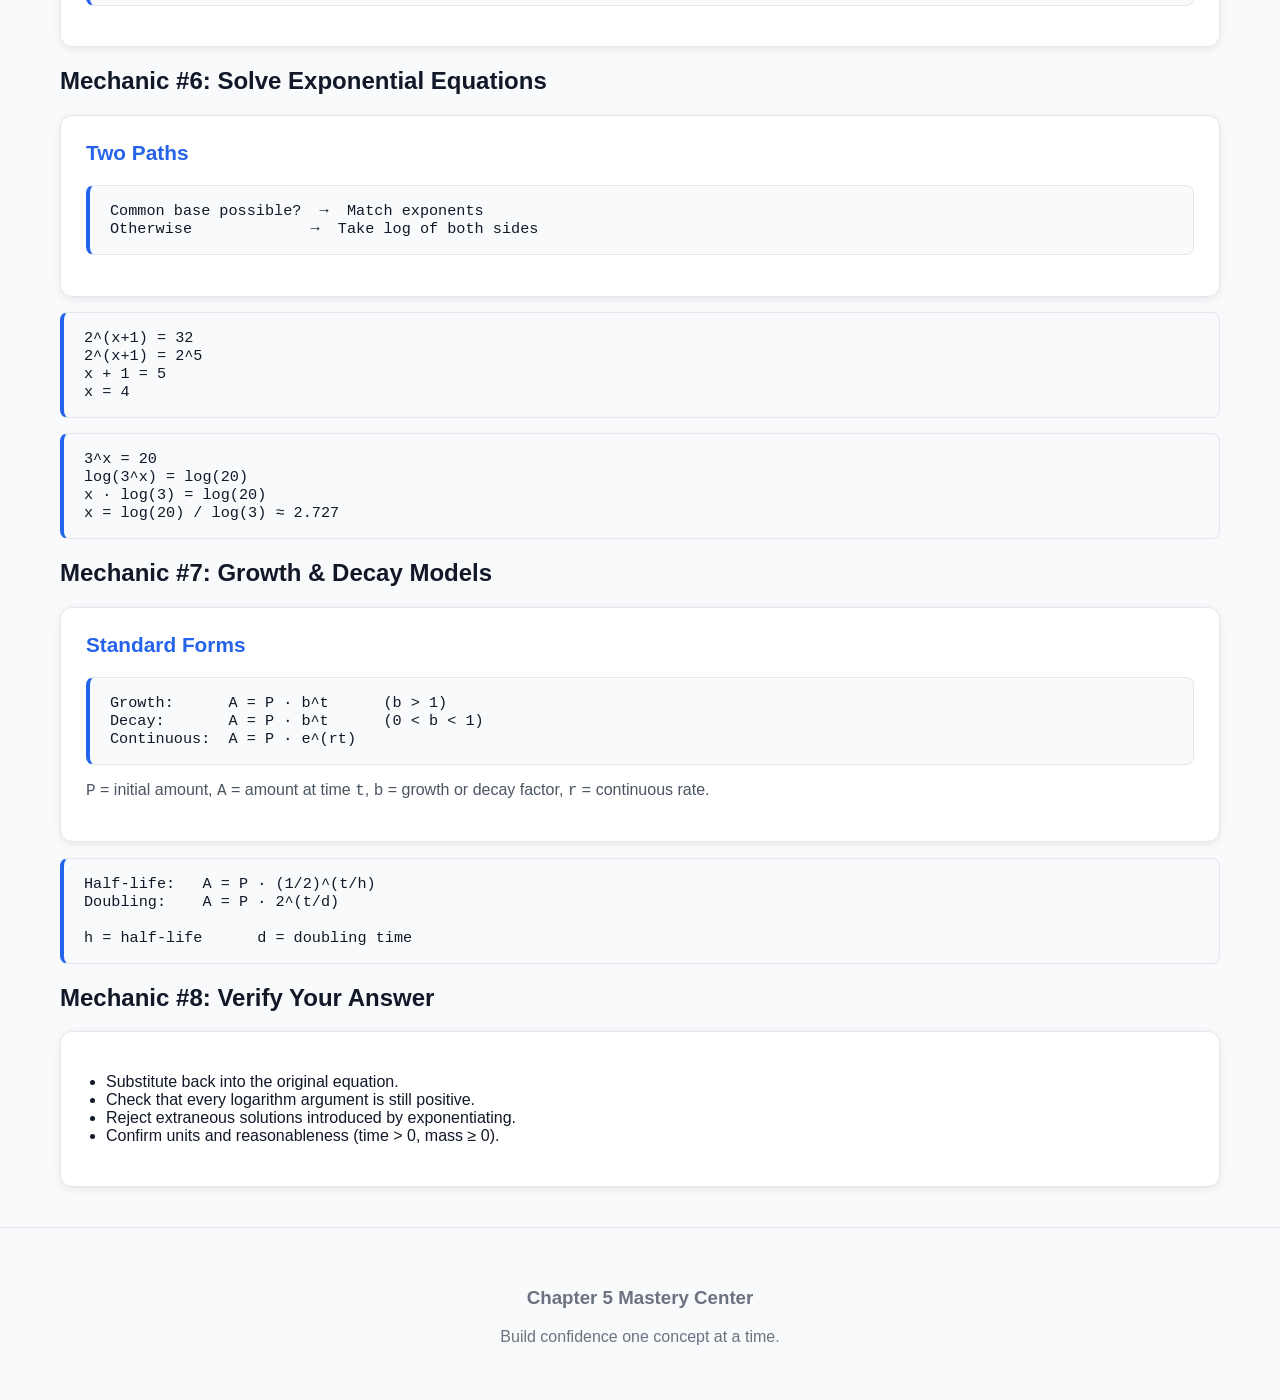
==== commit ae09b47e: "Implement dark mode and accessibility features Added CSS styles for dark mode, accessibility toolbar" ====
--- a/algebraic-mechanics.html
+++ b/algebraic-mechanics.html
@@ -9,7 +9,327 @@
 
   <title>Algebraic Mechanics | Logarithms &amp; Exponential Models Mastery Center</title>
 
-  <link rel="stylesheet" href="styles.css">
+  <style>
+
+:root{
+    --primary:#2563eb;
+    --secondary:#1d4ed8;
+    --success:#059669;
+    --light:#f8fafc;
+    --border:#e5e7eb;
+    --bg-body:#f9fafb;
+    --bg-card:#ffffff;
+    --text-main:#111827;
+    --text-muted:#4b5563;
+    --footer-text:#6b7280;
+    --shadow:rgba(0,0,0,.08);
+    --font-scale:1;
+}
+
+/* Dark Mode */
+[data-theme="dark"]{
+    --primary:#58a6ff;
+    --secondary:#79b8ff;
+    --success:#3fb950;
+    --light:#161b22;
+    --border:#30363d;
+    --bg-body:#0d1117;
+    --bg-card:#161b22;
+    --text-main:#f0f6fc;
+    --text-muted:#8b949e;
+    --footer-text:#8b949e;
+    --shadow:rgba(0,0,0,.4);
+}
+
+*{
+    box-sizing:border-box;
+}
+
+body{
+    margin:0;
+    font-family:Segoe UI, Arial, sans-serif;
+    background:var(--bg-body);
+    color:var(--text-main);
+    transition:background .3s, color .3s;
+}
+
+/* Screen-reader only utility */
+.sr-only{
+    position:absolute;
+    width:1px;
+    height:1px;
+    padding:0;
+    margin:-1px;
+    overflow:hidden;
+    clip:rect(0,0,0,0);
+    white-space:nowrap;
+    border:0;
+}
+
+/* ===== Accessibility Toolbar (single row) ===== */
+.a11y-bar{
+    display:flex;
+    flex-wrap:wrap;
+    align-items:center;
+    justify-content:center;
+    gap:10px;
+    background:var(--bg-card);
+    border-bottom:1px solid var(--border);
+    padding:10px 16px;
+    position:sticky;
+    top:0;
+    z-index:900;
+}
+
+.a11y-group{
+    display:flex;
+    align-items:center;
+    gap:6px;
+}
+
+.a11y-label{
+    font-size:.85rem;
+    font-weight:600;
+    color:var(--text-muted);
+    margin-right:4px;
+}
+
+.a11y-btn{
+    min-width:40px;
+    min-height:40px;
+    padding:8px 12px;
+    font-size:1rem;
+    font-weight:600;
+    border:2px solid var(--border);
+    border-radius:6px;
+    background:var(--bg-body);
+    color:var(--text-main);
+    cursor:pointer;
+    transition:background .2s, border-color .2s;
+}
+
+.a11y-btn:hover{
+    border-color:var(--primary);
+}
+
+.a11y-btn:focus-visible{
+    outline:3px solid var(--primary);
+    outline-offset:2px;
+}
+
+.a11y-btn[aria-pressed="true"]{
+    background:var(--primary);
+    color:#fff;
+    border-color:var(--primary);
+}
+
+.a11y-btn:disabled{
+    opacity:.45;
+    cursor:not-allowed;
+}
+
+#font-level-display{
+    font-size:.85rem;
+    color:var(--text-muted);
+    min-width:44px;
+    text-align:center;
+}
+
+/* ===== Hero ===== */
+.hero{
+    background:linear-gradient(135deg,#2563eb,#1d4ed8);
+    color:white;
+    text-align:center;
+    padding:80px 20px;
+}
+
+.hero h1{
+    margin:0;
+    font-size:calc(3rem * var(--font-scale));
+}
+
+.hero p{
+    font-size:calc(1.2rem * var(--font-scale));
+    margin-top:15px;
+}
+
+/* ===== Navigation ===== */
+.site-nav{
+    background:var(--bg-card);
+    border-bottom:1px solid var(--border);
+    padding:12px 20px;
+}
+
+.site-nav ul{
+    list-style:none;
+    margin:0 auto;
+    padding:0;
+    max-width:1200px;
+    display:flex;
+    flex-wrap:wrap;
+    gap:8px;
+    justify-content:center;
+}
+
+.site-nav a{
+    display:inline-block;
+    padding:10px 14px;
+    text-decoration:none;
+    color:var(--primary);
+    font-weight:600;
+    border-radius:6px;
+    font-size:calc(1rem * var(--font-scale));
+}
+
+.site-nav a:hover,
+.site-nav a:focus-visible{
+    background:var(--primary);
+    color:#fff;
+    outline:none;
+}
+
+.site-nav a[aria-current="page"]{
+    background:var(--primary);
+    color:#fff;
+}
+
+/* ===== Layout ===== */
+.container{
+    max-width:1200px;
+    margin:auto;
+    padding:40px 20px;
+}
+
+.progress-box{
+    background:var(--bg-card);
+    padding:25px;
+    border-radius:12px;
+    margin-bottom:40px;
+    box-shadow:0 2px 8px var(--shadow);
+}
+
+.progress-box h2{
+    margin-top:0;
+    font-size:calc(1.6rem * var(--font-scale));
+}
+
+.progress-box p,
+.progress-box li{
+    font-size:calc(1rem * var(--font-scale));
+}
+
+.grid{
+    display:grid;
+    grid-template-columns:repeat(auto-fit,minmax(280px,1fr));
+    gap:25px;
+}
+
+.card{
+    background:var(--bg-card);
+    border-radius:12px;
+    padding:25px;
+    box-shadow:0 2px 8px var(--shadow);
+    transition:transform .25s, box-shadow .25s;
+    border:1px solid var(--border);
+}
+
+.card:hover{
+    transform:translateY(-4px);
+    box-shadow:0 6px 16px var(--shadow);
+}
+
+.card h3{
+    color:var(--primary);
+    margin-top:0;
+    font-size:calc(1.3rem * var(--font-scale));
+}
+
+.card p{
+    color:var(--text-muted);
+    font-size:calc(1rem * var(--font-scale));
+}
+
+.card a{
+    display:inline-block;
+    margin-top:10px;
+    text-decoration:none;
+    color:white;
+    background:var(--primary);
+    padding:10px 16px;
+    border-radius:6px;
+    font-size:calc(1rem * var(--font-scale));
+}
+
+.card a:hover,
+.card a:focus-visible{
+    background:var(--secondary);
+}
+
+.card a:focus-visible{
+    outline:3px solid var(--primary);
+    outline-offset:3px;
+}
+
+.flow{
+    text-align:center;
+    font-weight:700;
+    line-height:2;
+    color:var(--primary);
+}
+
+pre{
+    background:var(--light);
+    border:1px solid var(--border);
+    border-left:4px solid var(--primary);
+    border-radius:8px;
+    padding:16px 20px;
+    overflow-x:auto;
+    font-family:Consolas, Monaco, monospace;
+    font-size:calc(.95rem * var(--font-scale));
+    white-space:pre-wrap;
+}
+
+table{
+    width:100%;
+    border-collapse:collapse;
+}
+
+th, td{
+    text-align:left;
+    padding:10px 12px;
+    border-bottom:1px solid var(--border);
+}
+
+footer{
+    text-align:center;
+    padding:40px;
+    color:var(--footer-text);
+    border-top:1px solid var(--border);
+}
+
+ul{
+    padding-left:20px;
+}
+
+/* Respect users who prefer reduced motion */
+@media (prefers-reduced-motion: reduce){
+    *{
+        transition:none !important;
+        animation:none !important;
+    }
+    .card:hover{
+        transform:none;
+    }
+}
+
+/* Print styles */
+@media print{
+    .a11y-bar, .site-nav{ display:none; }
+    body{ background:#fff; color:#000; }
+    .card{ box-shadow:none; border:1px solid #ccc; }
+}
+
+  </style>
 </head>
 
 <body>
@@ -271,6 +591,167 @@
     <p>Build confidence one concept at a time.</p>
   </footer>
 
+  <script>
+(function () {
+    'use strict';
+
+    // ---------- Text Size Controls ----------
+    var LEVELS = [0.85, 1, 1.15, 1.3, 1.45];
+    var MIN_INDEX = 0;
+    var MAX_INDEX = LEVELS.length - 1;
+    var DEFAULT_INDEX = 1;
+
+    var STORE_KEY_SIZE  = 'ch5-font-scale-index';
+    var STORE_KEY_THEME = 'ch5-theme';
+
+    var btnIncrease = document.getElementById('font-increase');
+    var btnDecrease = document.getElementById('font-decrease');
+    var btnReset    = document.getElementById('font-reset');
+    var display     = document.getElementById('font-level-display');
+    var root        = document.documentElement;
+
+    function clamp(n, lo, hi) {
+        return Math.min(hi, Math.max(lo, n));
+    }
+
+    function getStoredIndex() {
+        try {
+            var raw = window.localStorage.getItem(STORE_KEY_SIZE);
+            if (raw === null) { return DEFAULT_INDEX; }
+            var n = parseInt(raw, 10);
+            return isNaN(n) ? DEFAULT_INDEX : clamp(n, MIN_INDEX, MAX_INDEX);
+        } catch (e) {
+            return DEFAULT_INDEX;
+        }
+    }
+
+    function applyScale(index, announce) {
+        index = clamp(index, MIN_INDEX, MAX_INDEX);
+        var scale = LEVELS[index];
+
+        root.style.setProperty('--font-scale', String(scale));
+        document.body.style.fontSize = (scale * 100) + '%';
+
+        display.textContent = Math.round(scale * 100) + '%';
+
+        btnDecrease.disabled = (index === MIN_INDEX);
+        btnIncrease.disabled = (index === MAX_INDEX);
+        btnDecrease.setAttribute('aria-disabled', String(index === MIN_INDEX));
+        btnIncrease.setAttribute('aria-disabled', String(index === MAX_INDEX));
+
+        try {
+            window.localStorage.setItem(STORE_KEY_SIZE, String(index));
+        } catch (e) { /* storage unavailable */ }
+
+        if (announce) {
+            display.textContent = Math.round(scale * 100) + '% text size';
+        }
+    }
+
+    var currentIndex = getStoredIndex();
+    applyScale(currentIndex, false);
+
+    btnIncrease.addEventListener('click', function () {
+        currentIndex = clamp(currentIndex + 1, MIN_INDEX, MAX_INDEX);
+        applyScale(currentIndex, true);
+    });
+
+    btnDecrease.addEventListener('click', function () {
+        currentIndex = clamp(currentIndex - 1, MIN_INDEX, MAX_INDEX);
+        applyScale(currentIndex, true);
+    });
+
+    btnReset.addEventListener('click', function () {
+        currentIndex = DEFAULT_INDEX;
+        applyScale(currentIndex, true);
+    });
+
+    // Keyboard shortcuts: Ctrl/Cmd + "+" / "-" / "0"
+    document.addEventListener('keydown', function (evt) {
+        if (!(evt.ctrlKey || evt.metaKey)) { return; }
+
+        if (evt.key === '+' || evt.key === '=') {
+            evt.preventDefault();
+            currentIndex = clamp(currentIndex + 1, MIN_INDEX, MAX_INDEX);
+            applyScale(currentIndex, true);
+        } else if (evt.key === '-' || evt.key === '_') {
+            evt.preventDefault();
+            currentIndex = clamp(currentIndex - 1, MIN_INDEX, MAX_INDEX);
+            applyScale(currentIndex, true);
+        } else if (evt.key === '0') {
+            evt.preventDefault();
+            currentIndex = DEFAULT_INDEX;
+            applyScale(currentIndex, true);
+        }
+    });
+
+    // ---------- Dark Mode Toggle ----------
+    var themeToggle = document.getElementById('theme-toggle');
+
+    function getPreferredTheme() {
+        try {
+            var stored = window.localStorage.getItem(STORE_KEY_THEME);
+            if (stored === 'dark' || stored === 'light') { return stored; }
+        } catch (e) { /* ignore */ }
+
+        if (window.matchMedia &&
+            window.matchMedia('(prefers-color-scheme: dark)').matches) {
+            return 'dark';
+        }
+        return 'light';
+    }
+
+    function applyTheme(theme, persist) {
+        if (theme === 'dark') {
+            root.setAttribute('data-theme', 'dark');
+            themeToggle.setAttribute('aria-pressed', 'true');
+            themeToggle.textContent = '☀️ Light Mode';
+            themeToggle.setAttribute('aria-label', 'Switch to light mode');
+        } else {
+            root.removeAttribute('data-theme');
+            themeToggle.setAttribute('aria-pressed', 'false');
+            themeToggle.textContent = '🌙 Dark Mode';
+            themeToggle.setAttribute('aria-label', 'Switch to dark mode');
+        }
+
+        if (persist) {
+            try {
+                window.localStorage.setItem(STORE_KEY_THEME, theme);
+            } catch (e) { /* ignore */ }
+        }
+    }
+
+    var currentTheme = getPreferredTheme();
+    applyTheme(currentTheme, false);
+
+    themeToggle.addEventListener('click', function () {
+        currentTheme = (currentTheme === 'dark') ? 'light' : 'dark';
+        applyTheme(currentTheme, true);
+    });
+
+    // Follow OS changes only when the user hasn't chosen manually
+    if (window.matchMedia) {
+        var mq = window.matchMedia('(prefers-color-scheme: dark)');
+        var onChange = function (e) {
+            var stored = null;
+            try { stored = window.localStorage.getItem(STORE_KEY_THEME); }
+            catch (err) { stored = null; }
+
+            if (stored !== 'dark' && stored !== 'light') {
+                currentTheme = e.matches ? 'dark' : 'light';
+                applyTheme(currentTheme, false);
+            }
+        };
+        if (mq.addEventListener) {
+            mq.addEventListener('change', onChange);
+        } else if (mq.addListener) {
+            mq.addListener(onChange);
+        }
+    }
+
+})();
+  </script>
+
 </body>
 
 </html>
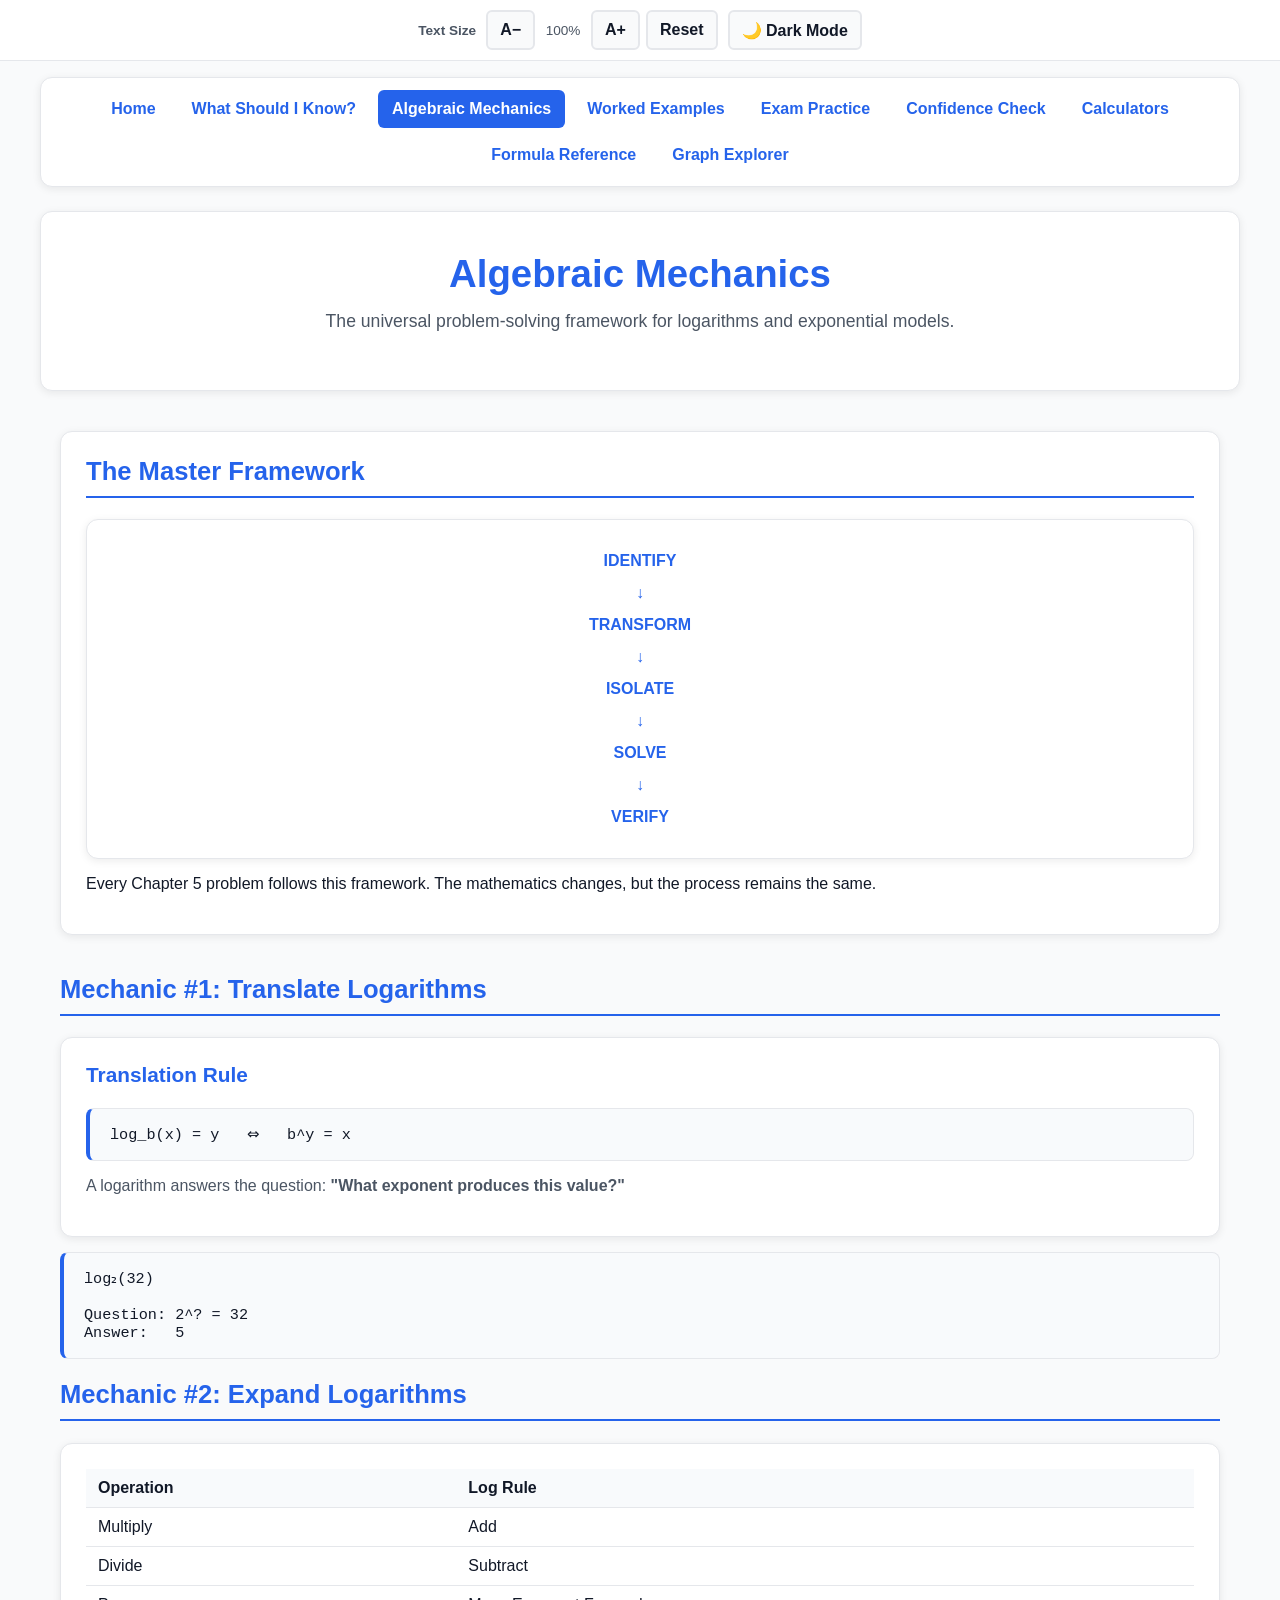
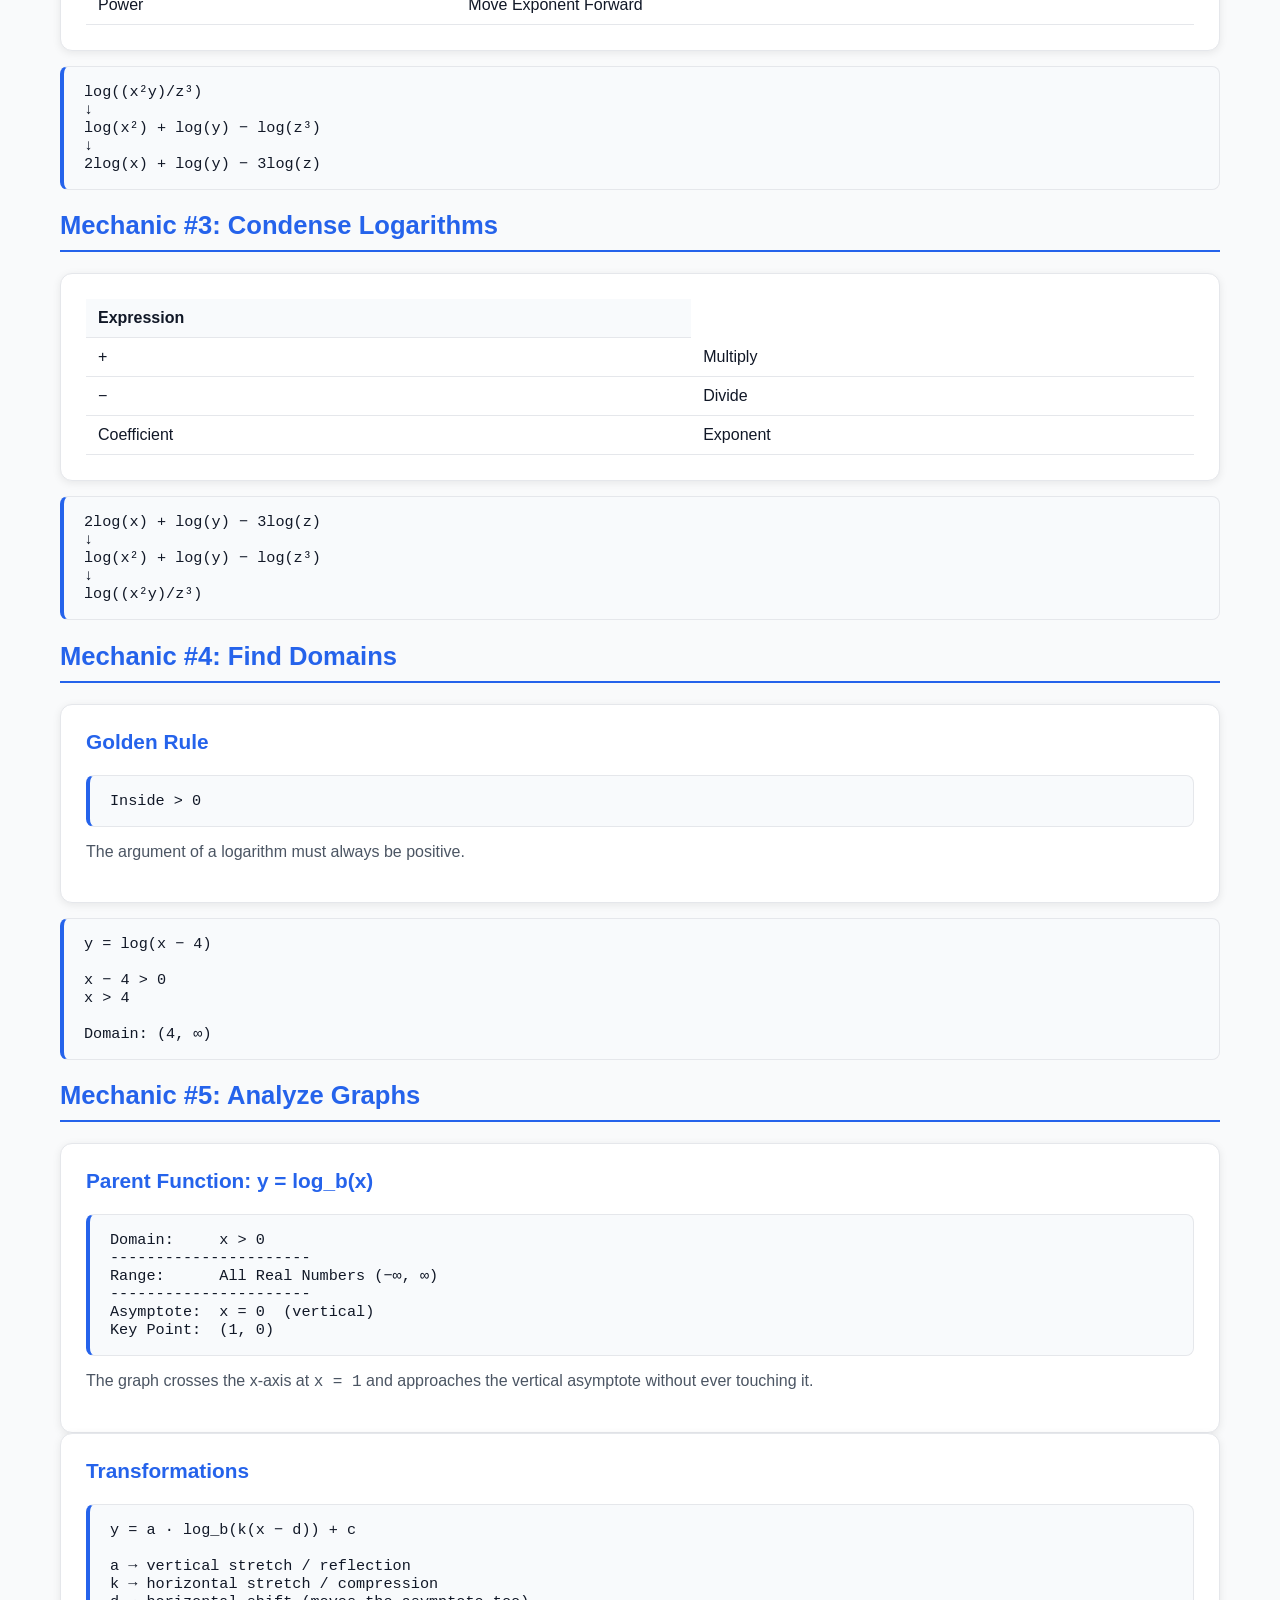
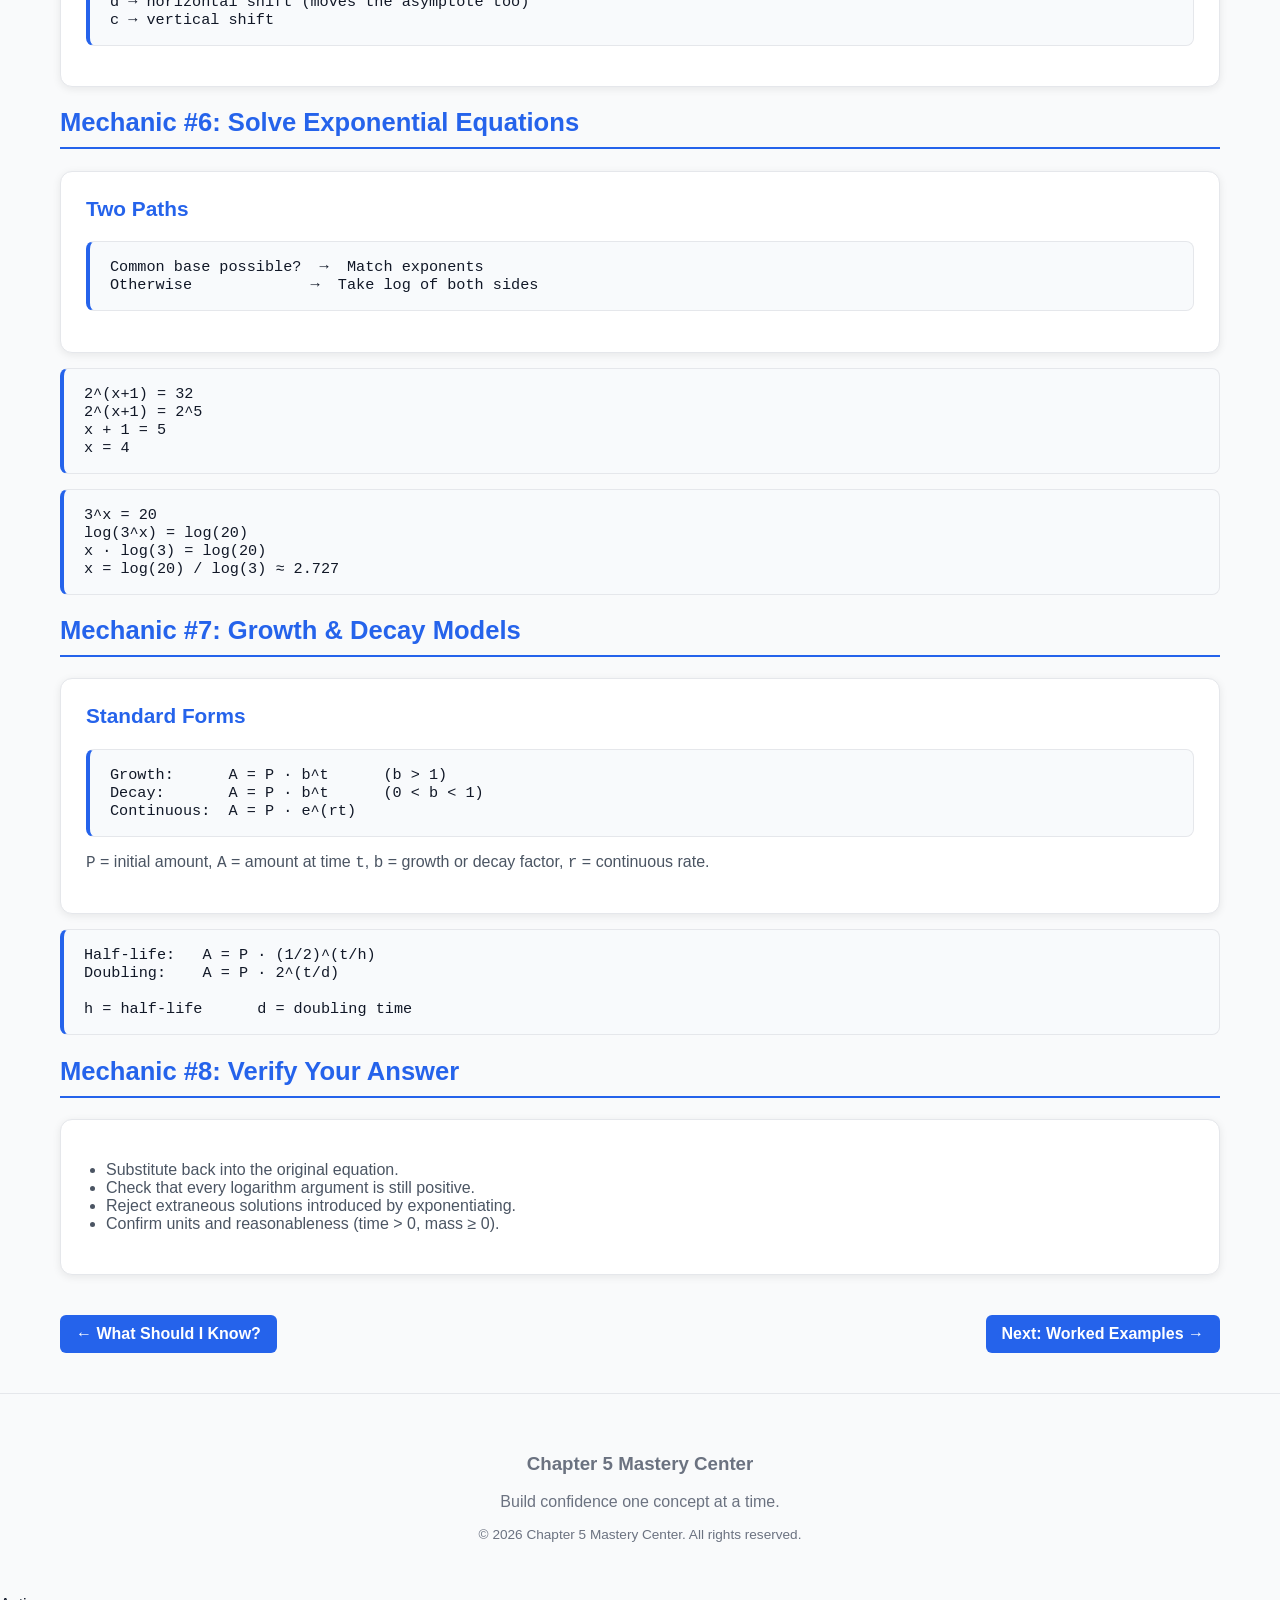
==== commit df088bb0: "Enhance accessibility and UI styles in HTML" ====
--- a/algebraic-mechanics.html
+++ b/algebraic-mechanics.html
@@ -53,6 +53,23 @@
     transition:background .3s, color .3s;
 }
 
+/* ===== Accessibility: Skip Link ===== */
+.skip-link{
+    position:absolute;
+    top:-60px;
+    left:0;
+    background:var(--primary);
+    color:#fff;
+    padding:10px 16px;
+    z-index:1000;
+    text-decoration:none;
+    border-radius:0 0 8px 0;
+    transition:top .2s;
+}
+.skip-link:focus{
+    top:0;
+}
+
 /* Screen-reader only utility */
 .sr-only{
     position:absolute;
@@ -135,36 +152,45 @@
     text-align:center;
 }
 
-/* ===== Hero ===== */
+/* ===== Hero (card-styled to match tiles) ===== */
 .hero{
-    background:linear-gradient(135deg,#2563eb,#1d4ed8);
-    color:white;
+    max-width:1200px;
+    margin:24px auto 0;
+    padding:40px 25px;
+    background:var(--bg-card);
+    border:1px solid var(--border);
+    border-radius:12px;
+    box-shadow:0 2px 8px var(--shadow);
     text-align:center;
-    padding:80px 20px;
 }
 
 .hero h1{
     margin:0;
-    font-size:calc(3rem * var(--font-scale));
+    font-size:calc(2.4rem * var(--font-scale));
+    color:var(--primary);
 }
 
 .hero p{
-    font-size:calc(1.2rem * var(--font-scale));
+    font-size:calc(1.1rem * var(--font-scale));
+    color:var(--text-muted);
     margin-top:15px;
 }
 
-/* ===== Navigation ===== */
+/* ===== Navigation (card-styled to match tiles) ===== */
 .site-nav{
+    max-width:1200px;
+    margin:16px auto 0;
+    padding:12px 20px;
     background:var(--bg-card);
-    border-bottom:1px solid var(--border);
-    padding:12px 20px;
+    border:1px solid var(--border);
+    border-radius:12px;
+    box-shadow:0 2px 8px var(--shadow);
 }
 
 .site-nav ul{
     list-style:none;
     margin:0 auto;
     padding:0;
-    max-width:1200px;
     display:flex;
     flex-wrap:wrap;
     gap:8px;
@@ -206,6 +232,7 @@
     border-radius:12px;
     margin-bottom:40px;
     box-shadow:0 2px 8px var(--shadow);
+    border:1px solid var(--border);
 }
 
 .progress-box h2{
@@ -244,7 +271,8 @@
     font-size:calc(1.3rem * var(--font-scale));
 }
 
-.card p{
+.card p,
+.card li{
     color:var(--text-muted);
     font-size:calc(1rem * var(--font-scale));
 }
@@ -268,6 +296,13 @@
 .card a:focus-visible{
     outline:3px solid var(--primary);
     outline-offset:3px;
+}
+
+h2{
+    color:var(--primary);
+    font-size:calc(1.6rem * var(--font-scale));
+    border-bottom:2px solid var(--primary);
+    padding-bottom:10px;
 }
 
 .flow{
@@ -289,15 +324,54 @@
     white-space:pre-wrap;
 }
 
+code{
+    font-family:Consolas, Monaco, monospace;
+}
+
 table{
     width:100%;
     border-collapse:collapse;
+    font-size:calc(1rem * var(--font-scale));
 }
 
 th, td{
     text-align:left;
     padding:10px 12px;
     border-bottom:1px solid var(--border);
+}
+
+th{
+    background:var(--light);
+}
+
+/* ===== Page navigation (prev / next) ===== */
+.page-nav{
+    display:flex;
+    flex-wrap:wrap;
+    justify-content:space-between;
+    gap:12px;
+    margin-top:40px;
+}
+
+.back{
+    display:inline-block;
+    padding:10px 16px;
+    background:var(--primary);
+    color:#fff;
+    text-decoration:none;
+    border-radius:6px;
+    font-weight:600;
+    font-size:calc(1rem * var(--font-scale));
+}
+
+.back:hover,
+.back:focus-visible{
+    background:var(--secondary);
+}
+
+.back:focus-visible{
+    outline:3px solid var(--primary);
+    outline-offset:3px;
 }
 
 footer{
@@ -305,6 +379,12 @@
     padding:40px;
     color:var(--footer-text);
     border-top:1px solid var(--border);
+}
+
+.copyright{
+    font-size:.85rem;
+    color:var(--footer-text);
+    margin-top:15px;
 }
 
 ul{
@@ -324,7 +404,7 @@
 
 /* Print styles */
 @media print{
-    .a11y-bar, .site-nav{ display:none; }
+    .a11y-bar, .site-nav, .page-nav{ display:none; }
     body{ background:#fff; color:#000; }
     .card{ box-shadow:none; border:1px solid #ccc; }
 }
@@ -333,6 +413,8 @@
 </head>
 
 <body>
+
+<a href="#main-content" class="skip-link">Skip to main content</a>
 
   <!-- ===== Accessibility Toolbar ===== -->
   <div class="a11y-bar" role="toolbar" aria-label="Display and accessibility settings">
@@ -462,8 +544,7 @@
           <thead>
             <tr>
               <th scope="col">Expression</th>
-              <th scope="col">Action</th>
-            </tr>
+                          </tr>
           </thead>
           <tbody>
             <tr><td>+</td><td>Multiply</td></tr>
@@ -584,22 +665,37 @@
       </div>
     </section>
 
+    <!-- ===== Prev / Next Navigation ===== -->
+    <nav class="page-nav" aria-label="Page navigation">
+      <a class="back" href="what-should-i-know.html">← What Should I Know?</a>
+      <a class="back" href="worked-examples.html">Next: Worked Examples →</a>
+    </nav>
+
   </main>
 
   <footer>
     <h3>Chapter 5 Mastery Center</h3>
     <p>Build confidence one concept at a time.</p>
+    <p class="copyright">
+      &copy; <span id="copyright-year">2026</span> Chapter 5 Mastery Center. All rights reserved.
+    </p>
   </footer>
 
   <script>
 (function () {
     'use strict';
 
+    // ---------- Copyright Year ----------
+    var yearEl = document.getElementById('copyright-year');
+    if (yearEl) {
+        yearEl.textContent = new Date().getFullYear();
+    }
+
     // ---------- Text Size Controls ----------
-    var LEVELS = [0.85, 1, 1.15, 1.3, 1.45];
+    var LEVELS = [0.75, 0.9, 1, 1.1, 1.25, 1.5, 1.75, 2];
+    var DEFAULT_INDEX = 2;   // starts at 100%
     var MIN_INDEX = 0;
     var MAX_INDEX = LEVELS.length - 1;
-    var DEFAULT_INDEX = 1;
 
     var STORE_KEY_SIZE  = 'ch5-font-scale-index';
     var STORE_KEY_THEME = 'ch5-theme';
@@ -755,3 +851,4 @@
 </body>
 
 </html>
+              <th scope="col">Action
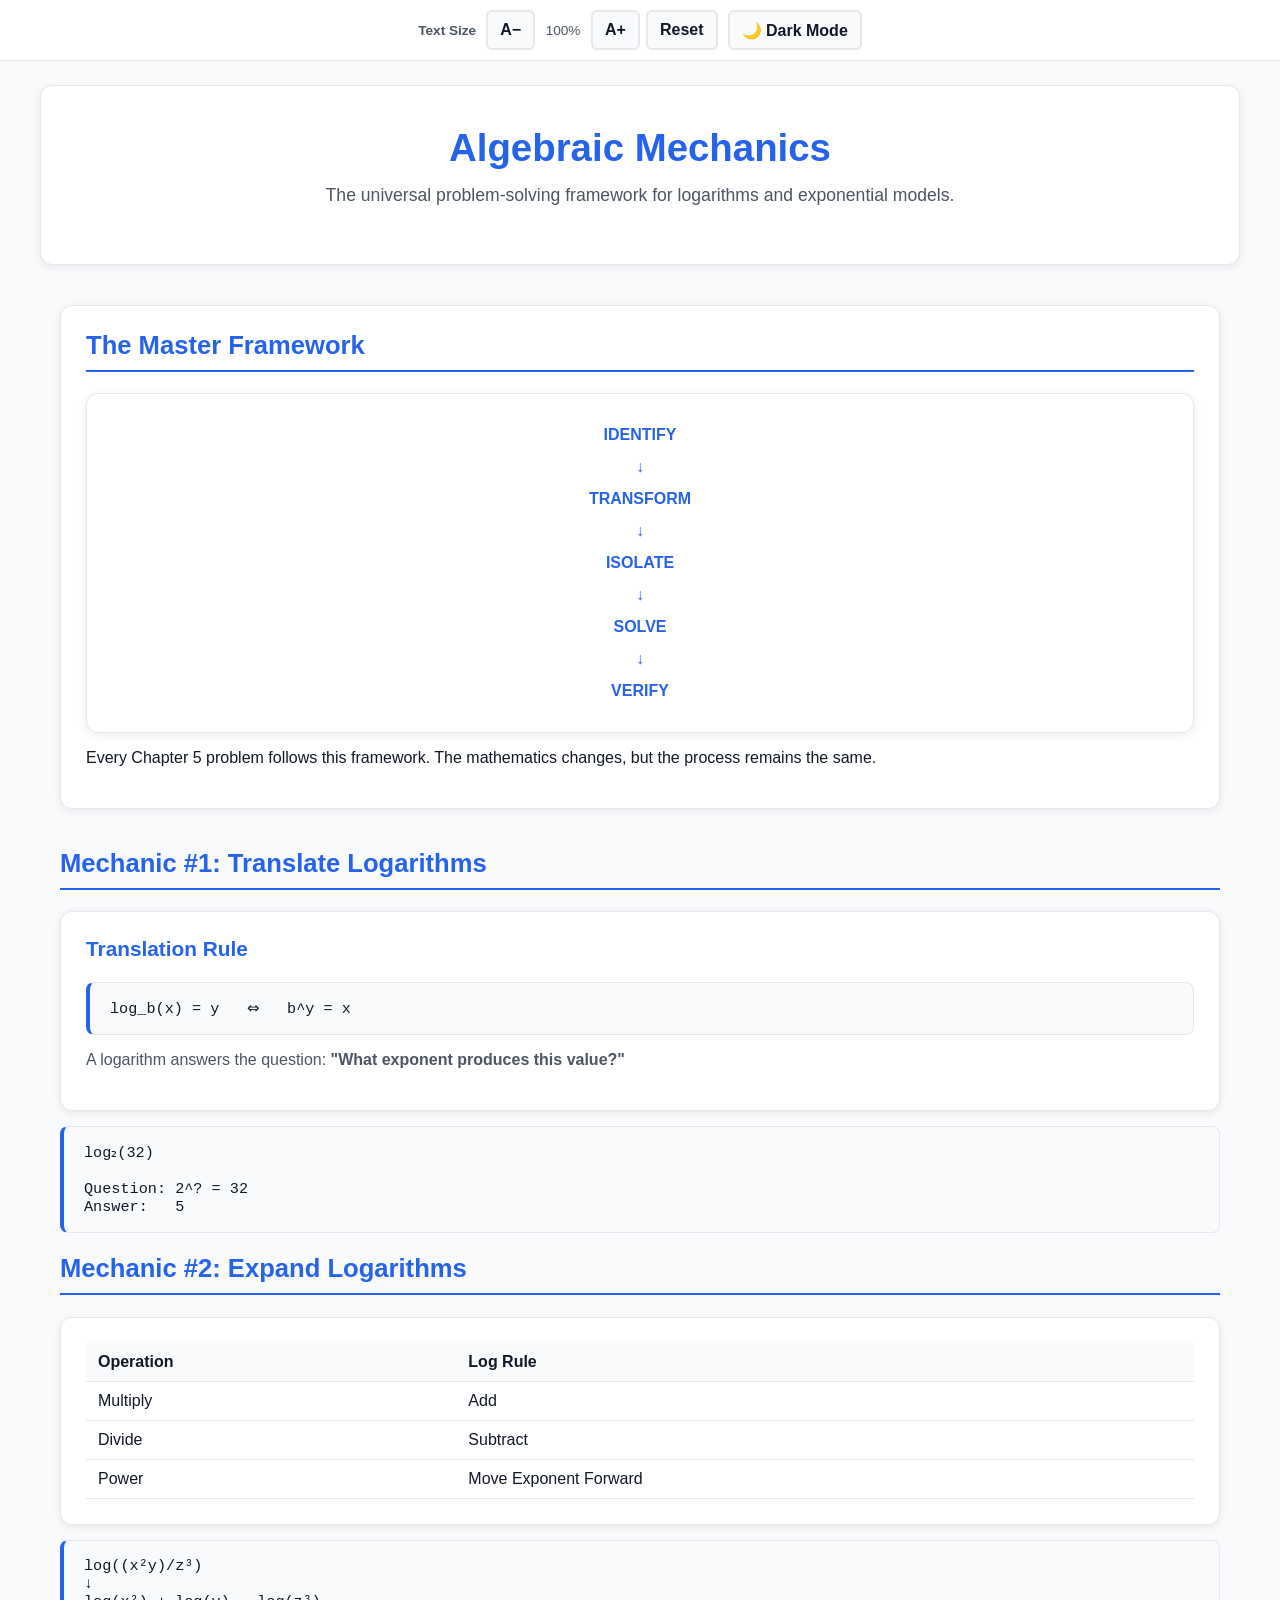
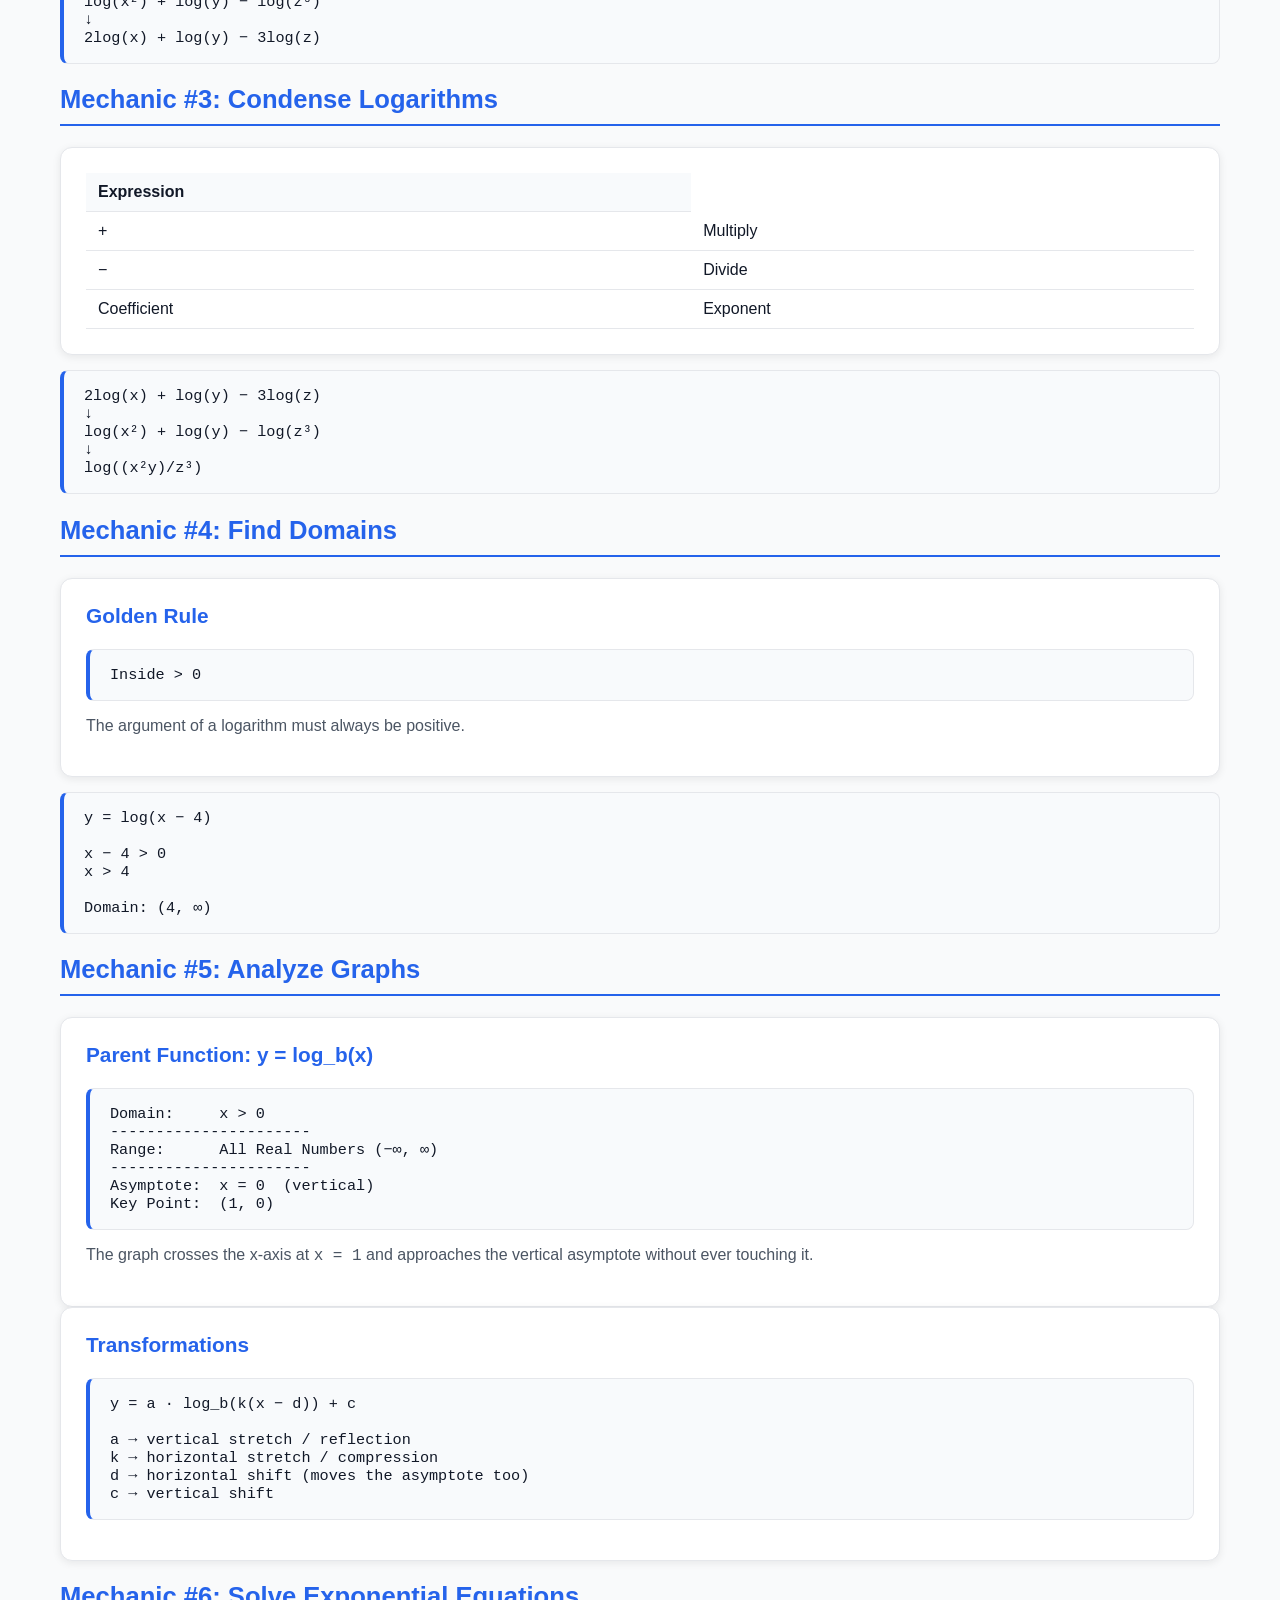
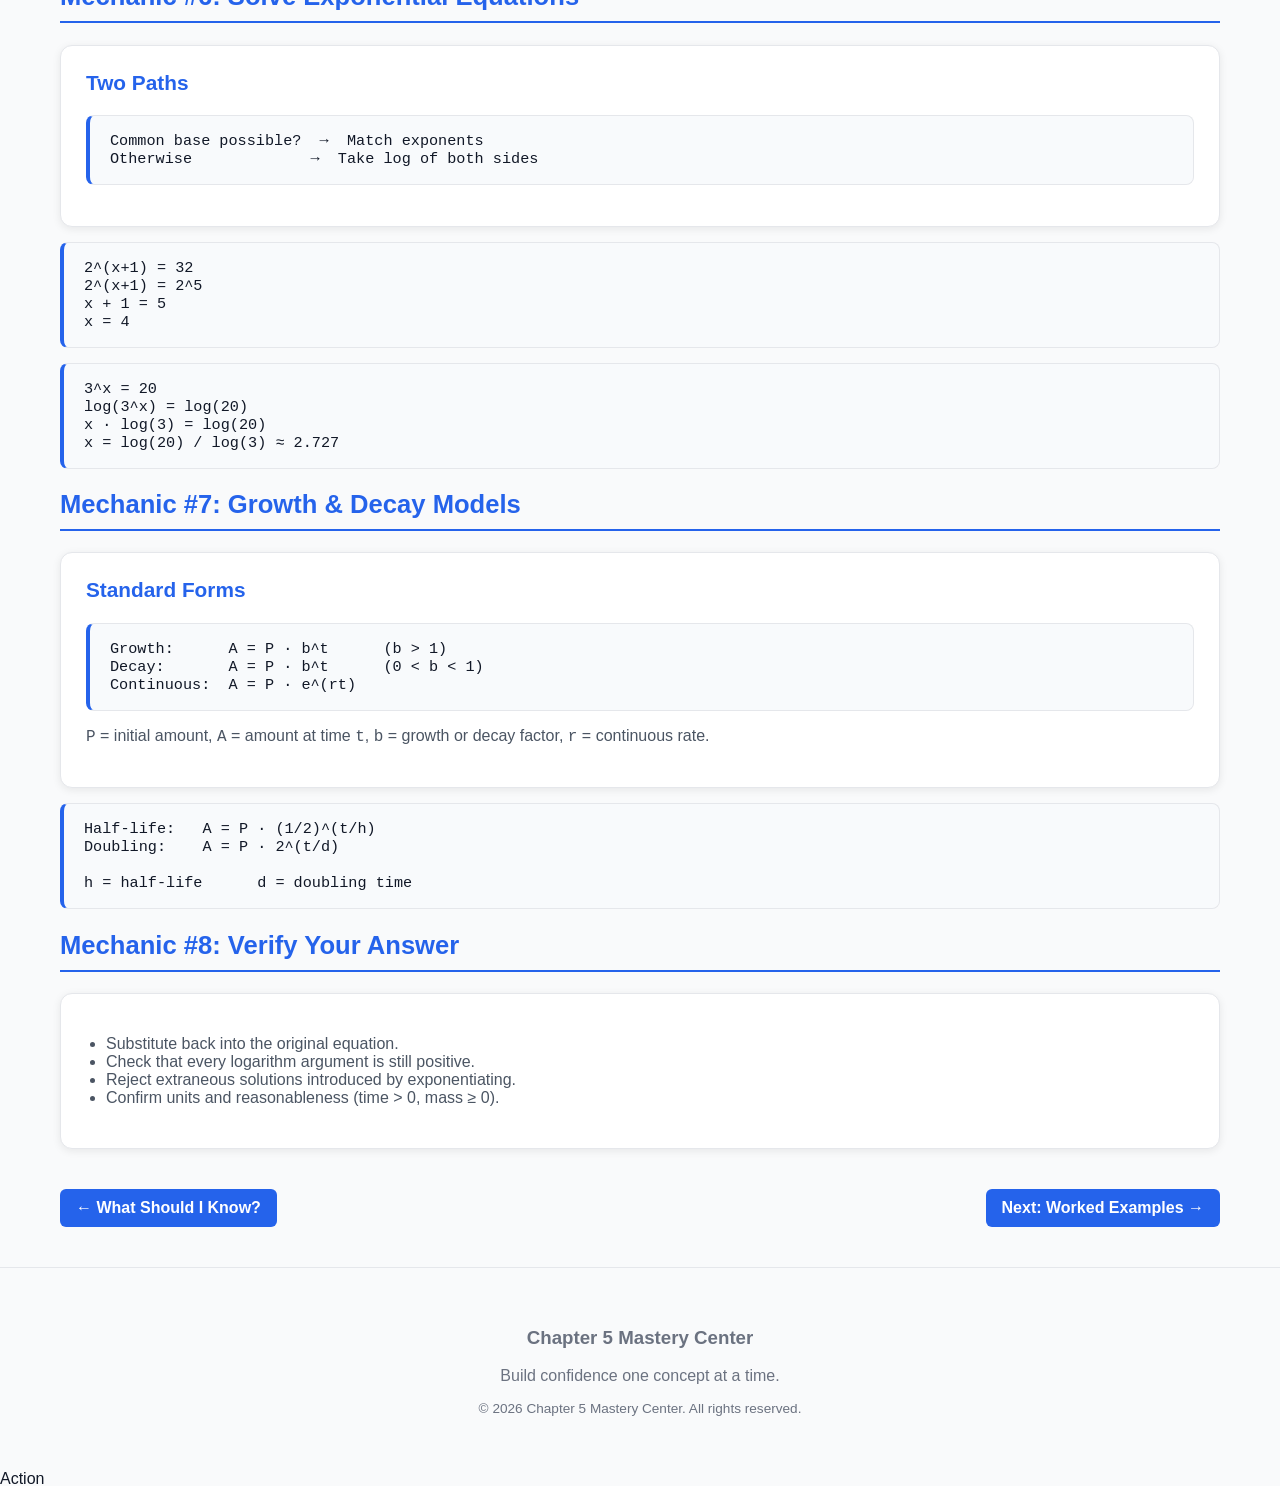
==== commit f67b4b22: "Remove primary navigation from algebraic-mechanics.html Removed primary navigation section from the " ====
--- a/algebraic-mechanics.html
+++ b/algebraic-mechanics.html
@@ -442,20 +442,8 @@
 
   </div>
 
-  <!-- ===== Primary Navigation ===== -->
-  <nav class="site-nav" aria-label="Primary">
-    <ul>
-      <li><a href="index.html">Home</a></li>
-      <li><a href="what-should-i-know.html">What Should I Know?</a></li>
-      <li><a href="algebraic-mechanics.html" aria-current="page">Algebraic Mechanics</a></li>
-      <li><a href="worked-examples.html">Worked Examples</a></li>
-      <li><a href="exam-practice.html">Exam Practice</a></li>
-      <li><a href="confidence-check.html">Confidence Check</a></li>
-      <li><a href="calculators.html">Calculators</a></li>
-      <li><a href="formula-reference.html">Formula Reference</a></li>
-      <li><a href="graph-explorer.html">Graph Explorer</a></li>
-    </ul>
-  </nav>
+<!-- Top Ribbon -->
+<script src="nav.js"></script>
 
   <!-- ===== Hero Banner ===== -->
   <header class="hero">
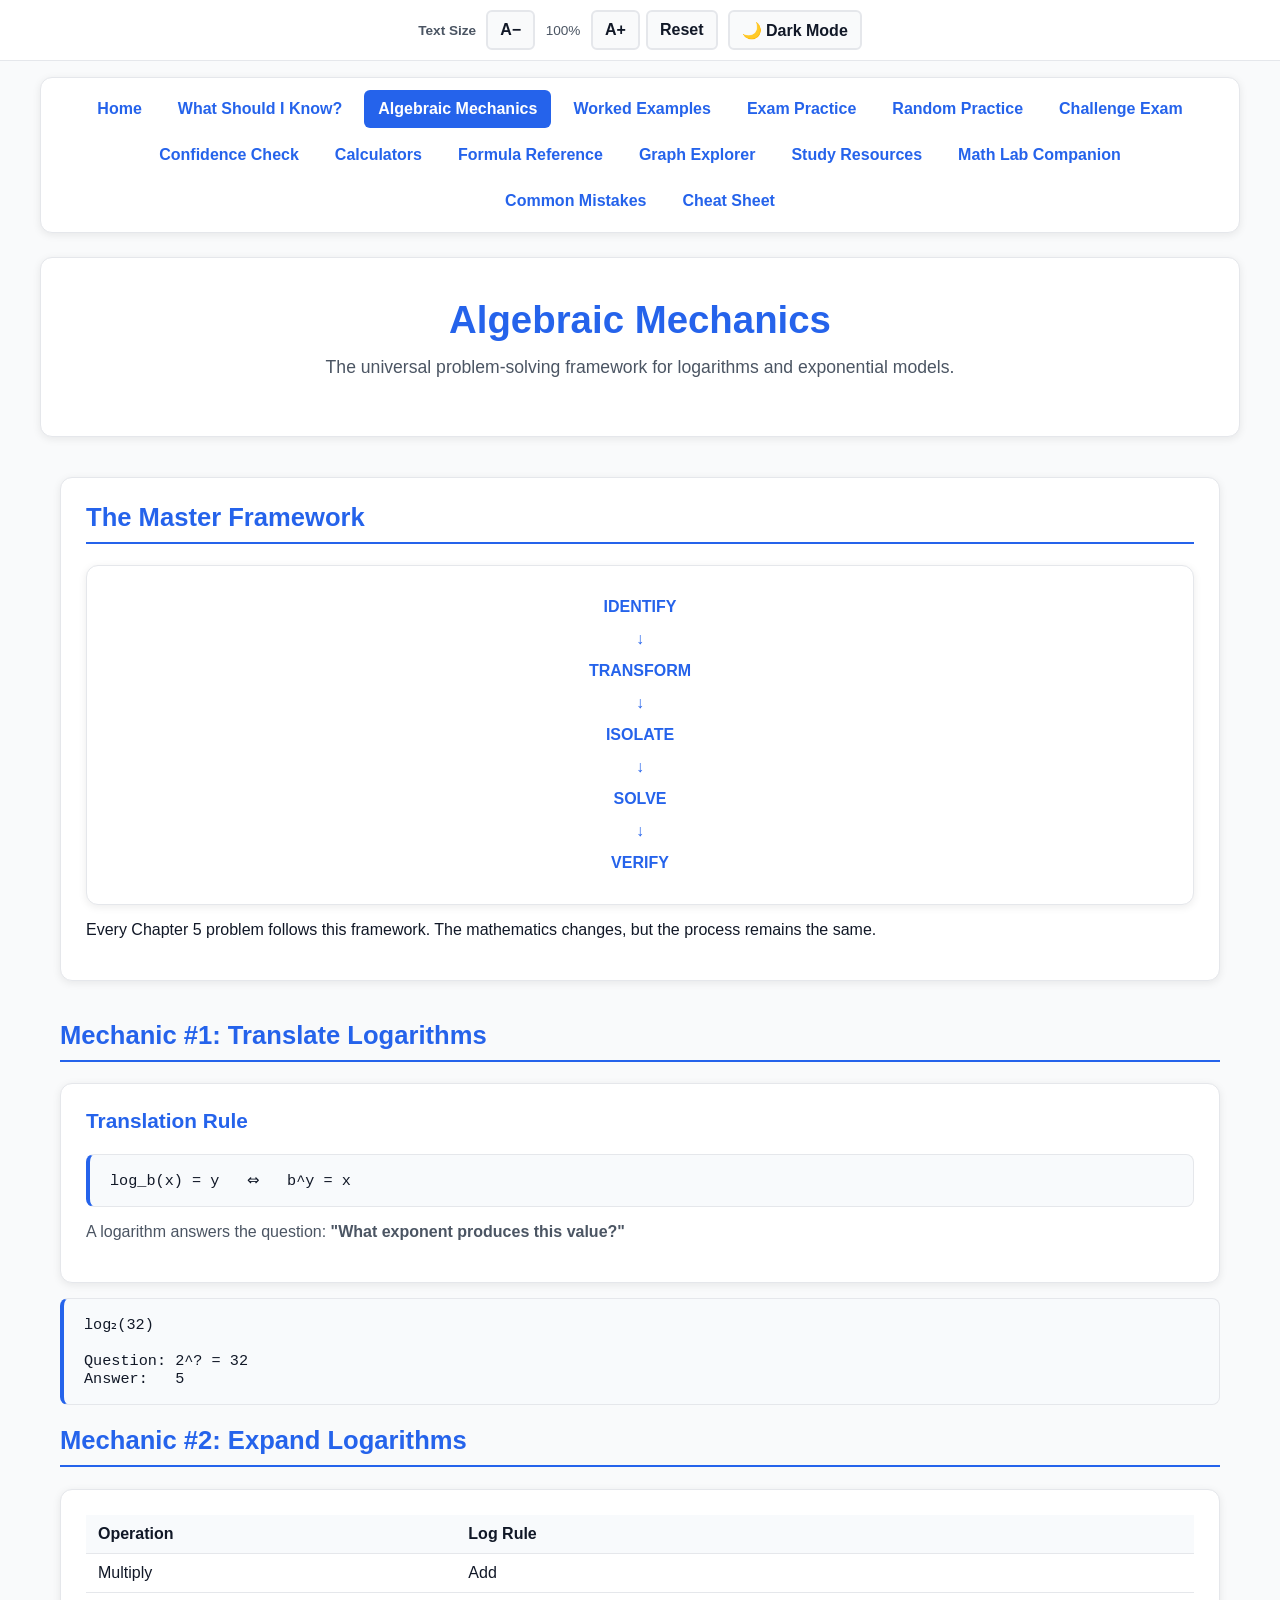
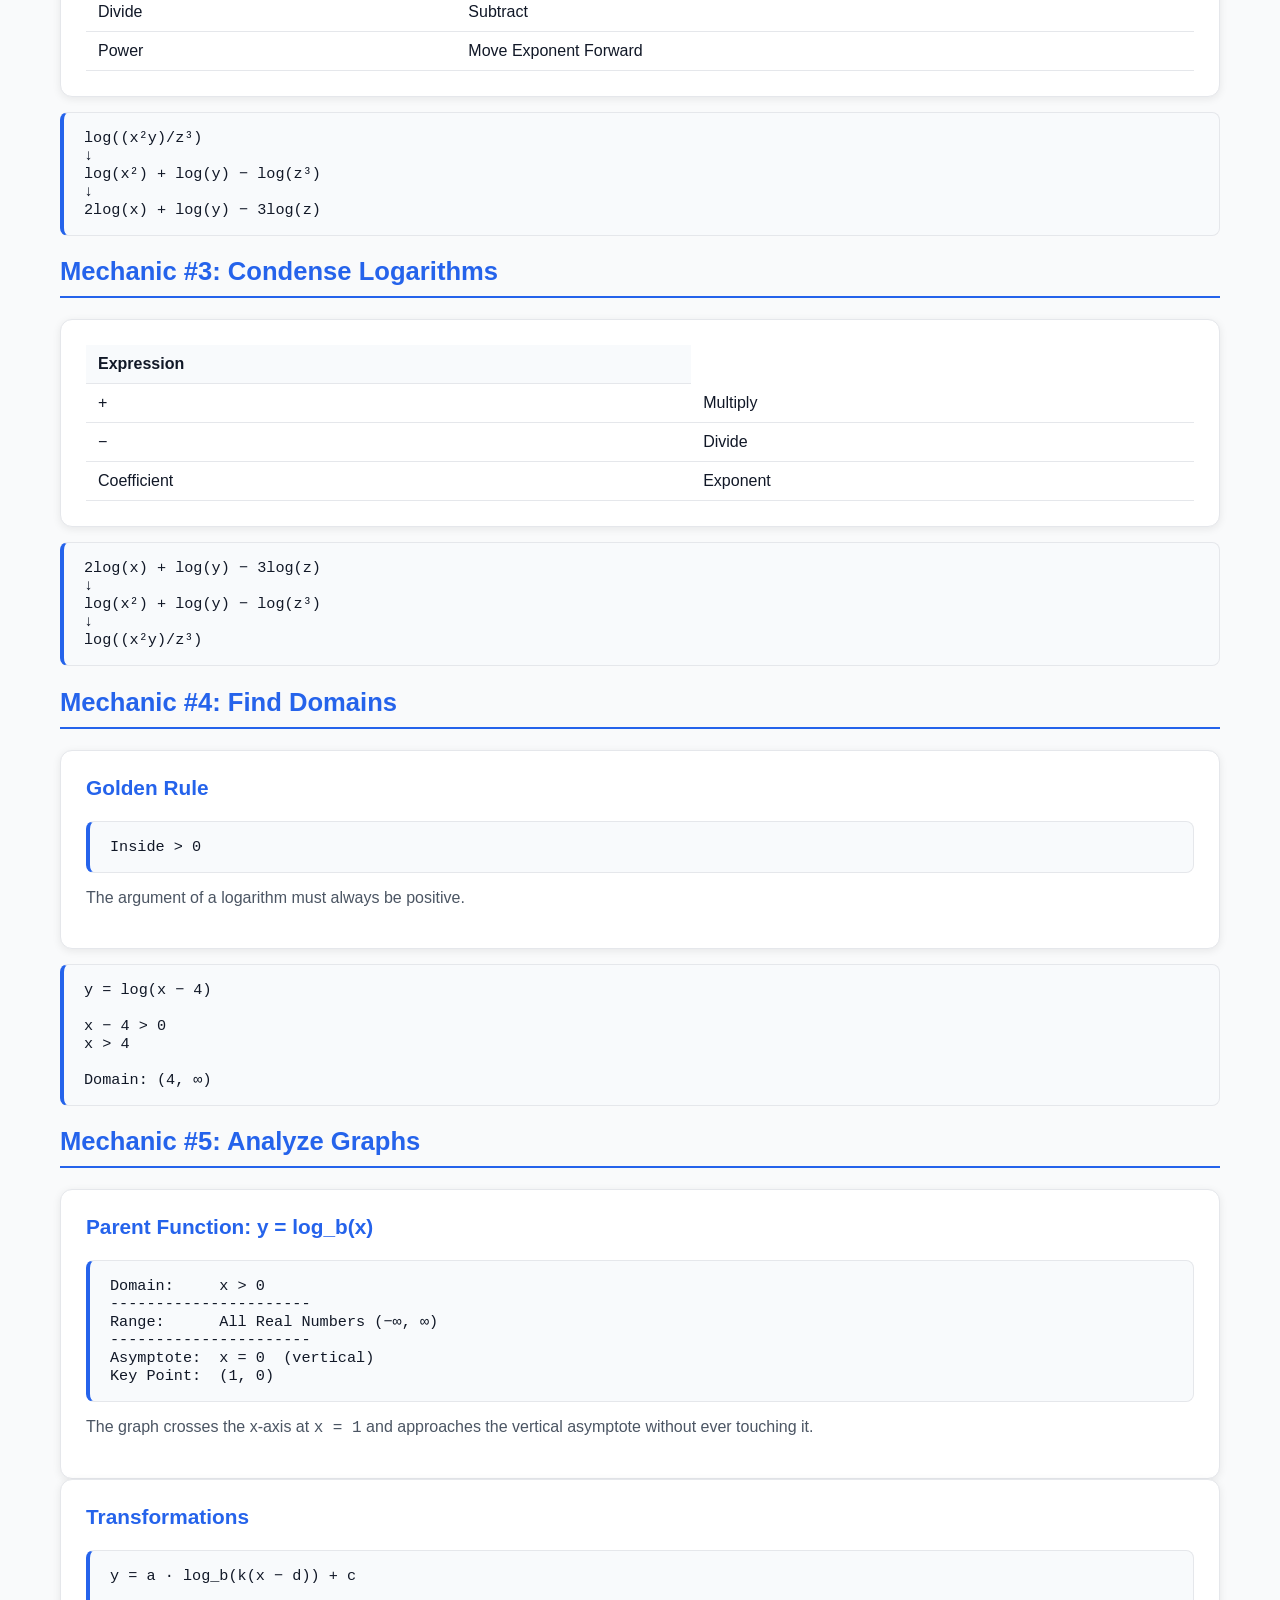
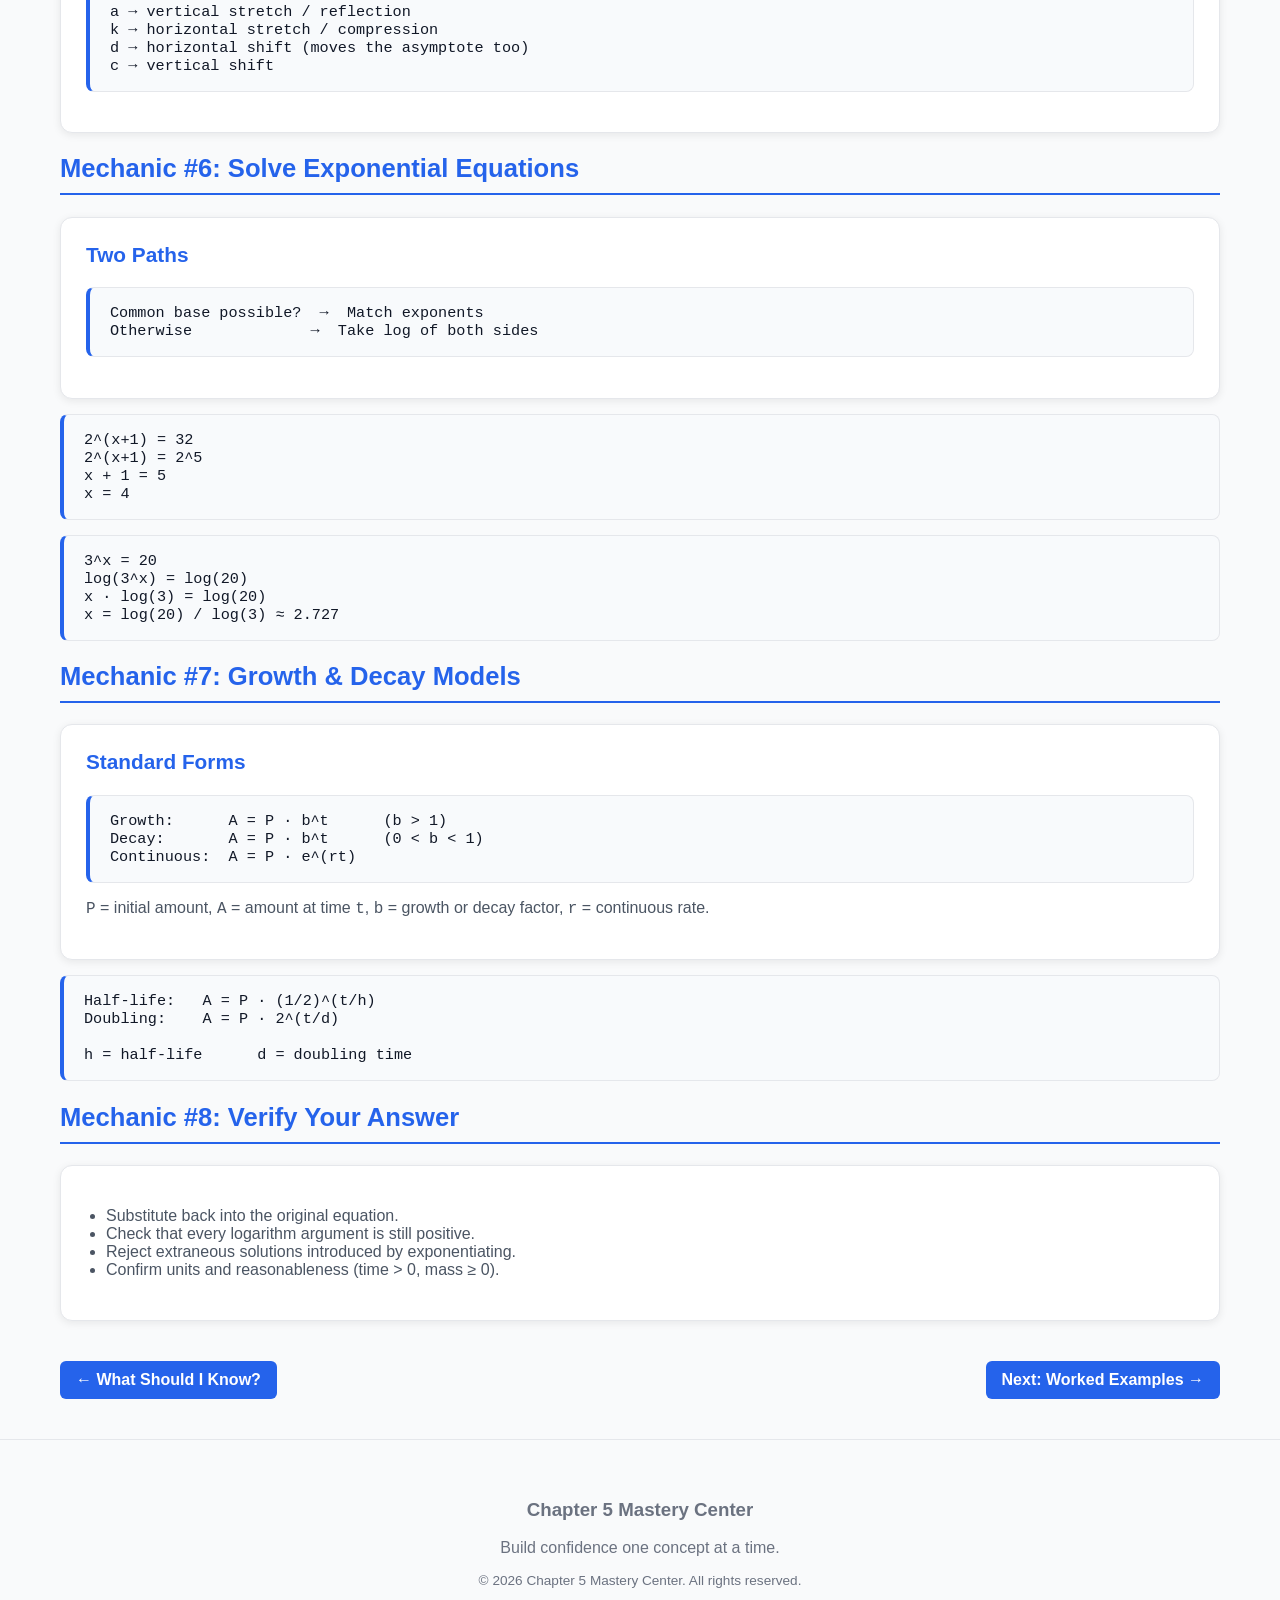
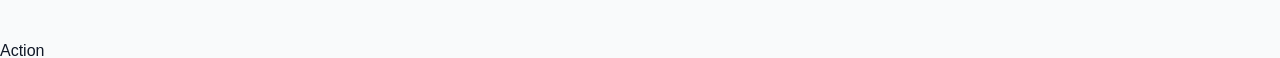
==== commit 44a48ba1: "Add site navigation div to algebraic-mechanics.html" ====
--- a/algebraic-mechanics.html
+++ b/algebraic-mechanics.html
@@ -443,6 +443,7 @@
   </div>
 
 <!-- Top Ribbon -->
+<div id="site-nav" class="site-nav" aria-label="Primary"></div>
 <script src="nav.js"></script>
 
   <!-- ===== Hero Banner ===== -->
